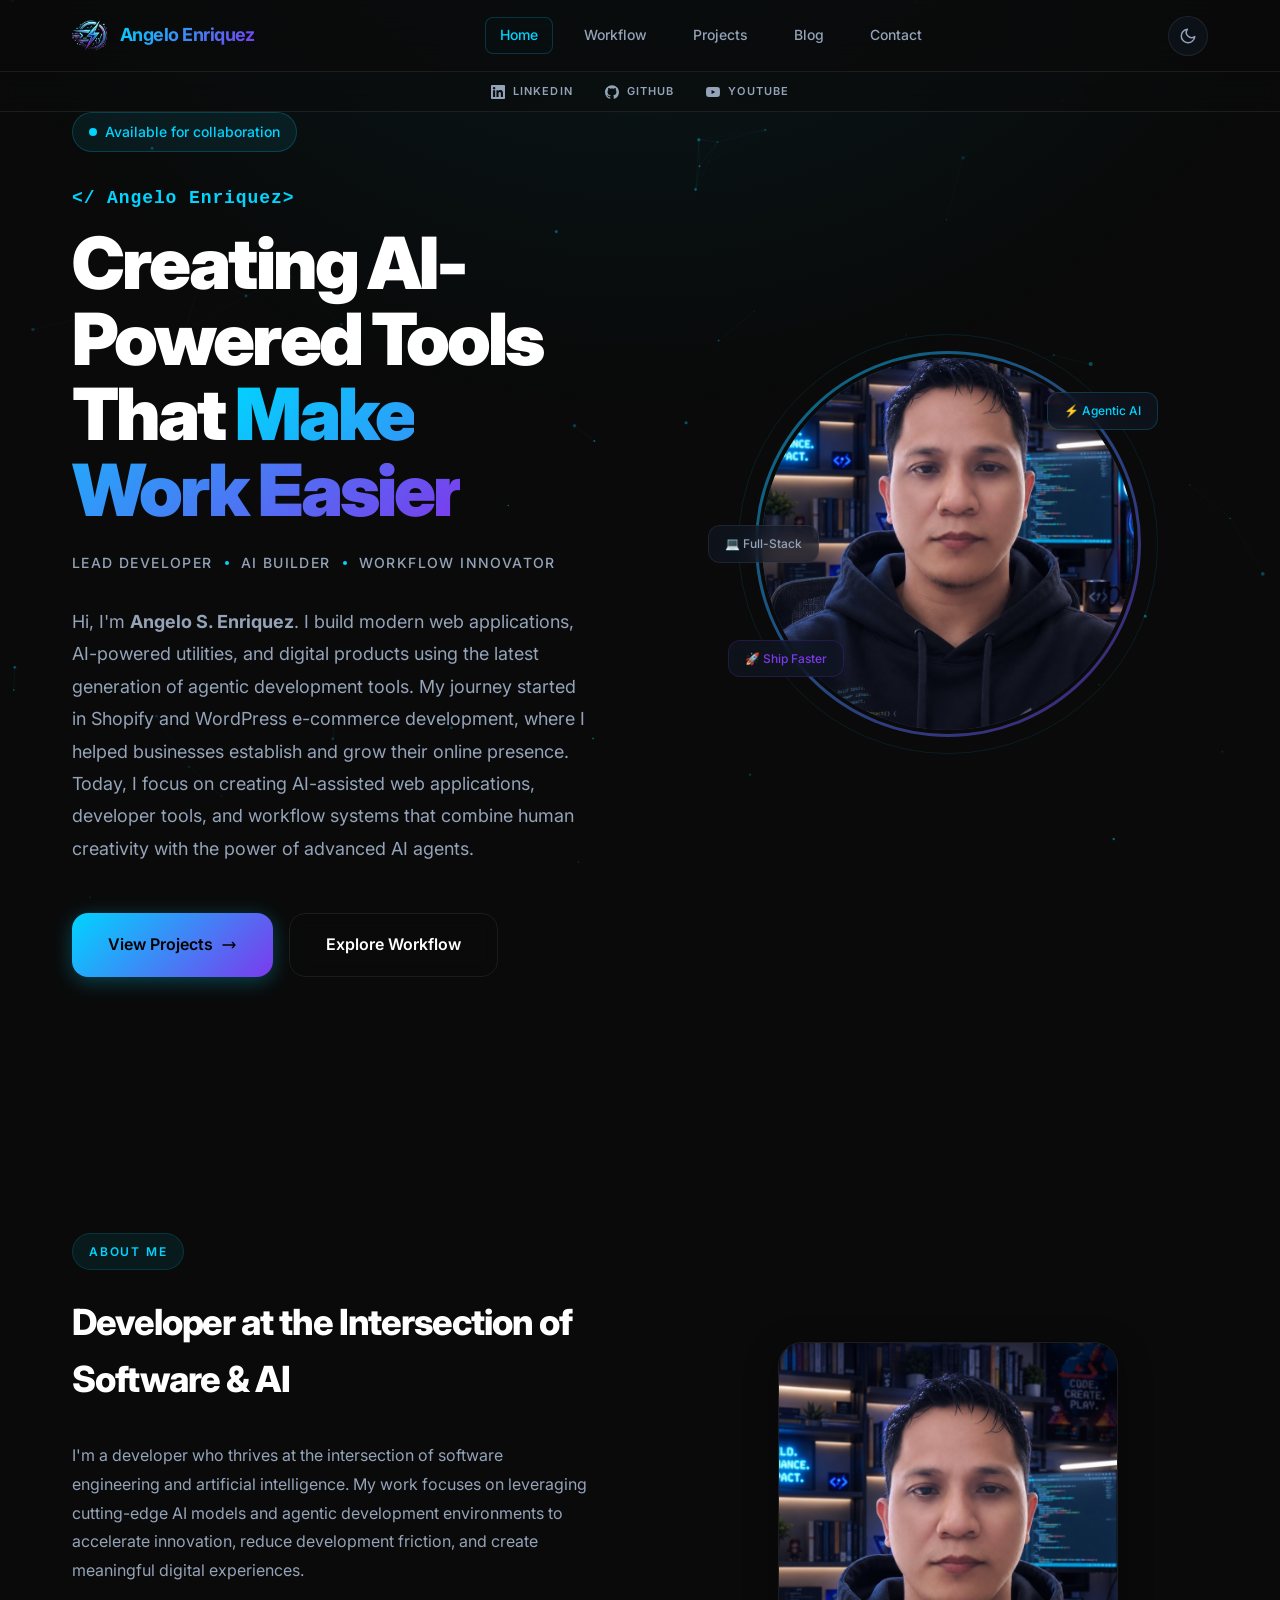
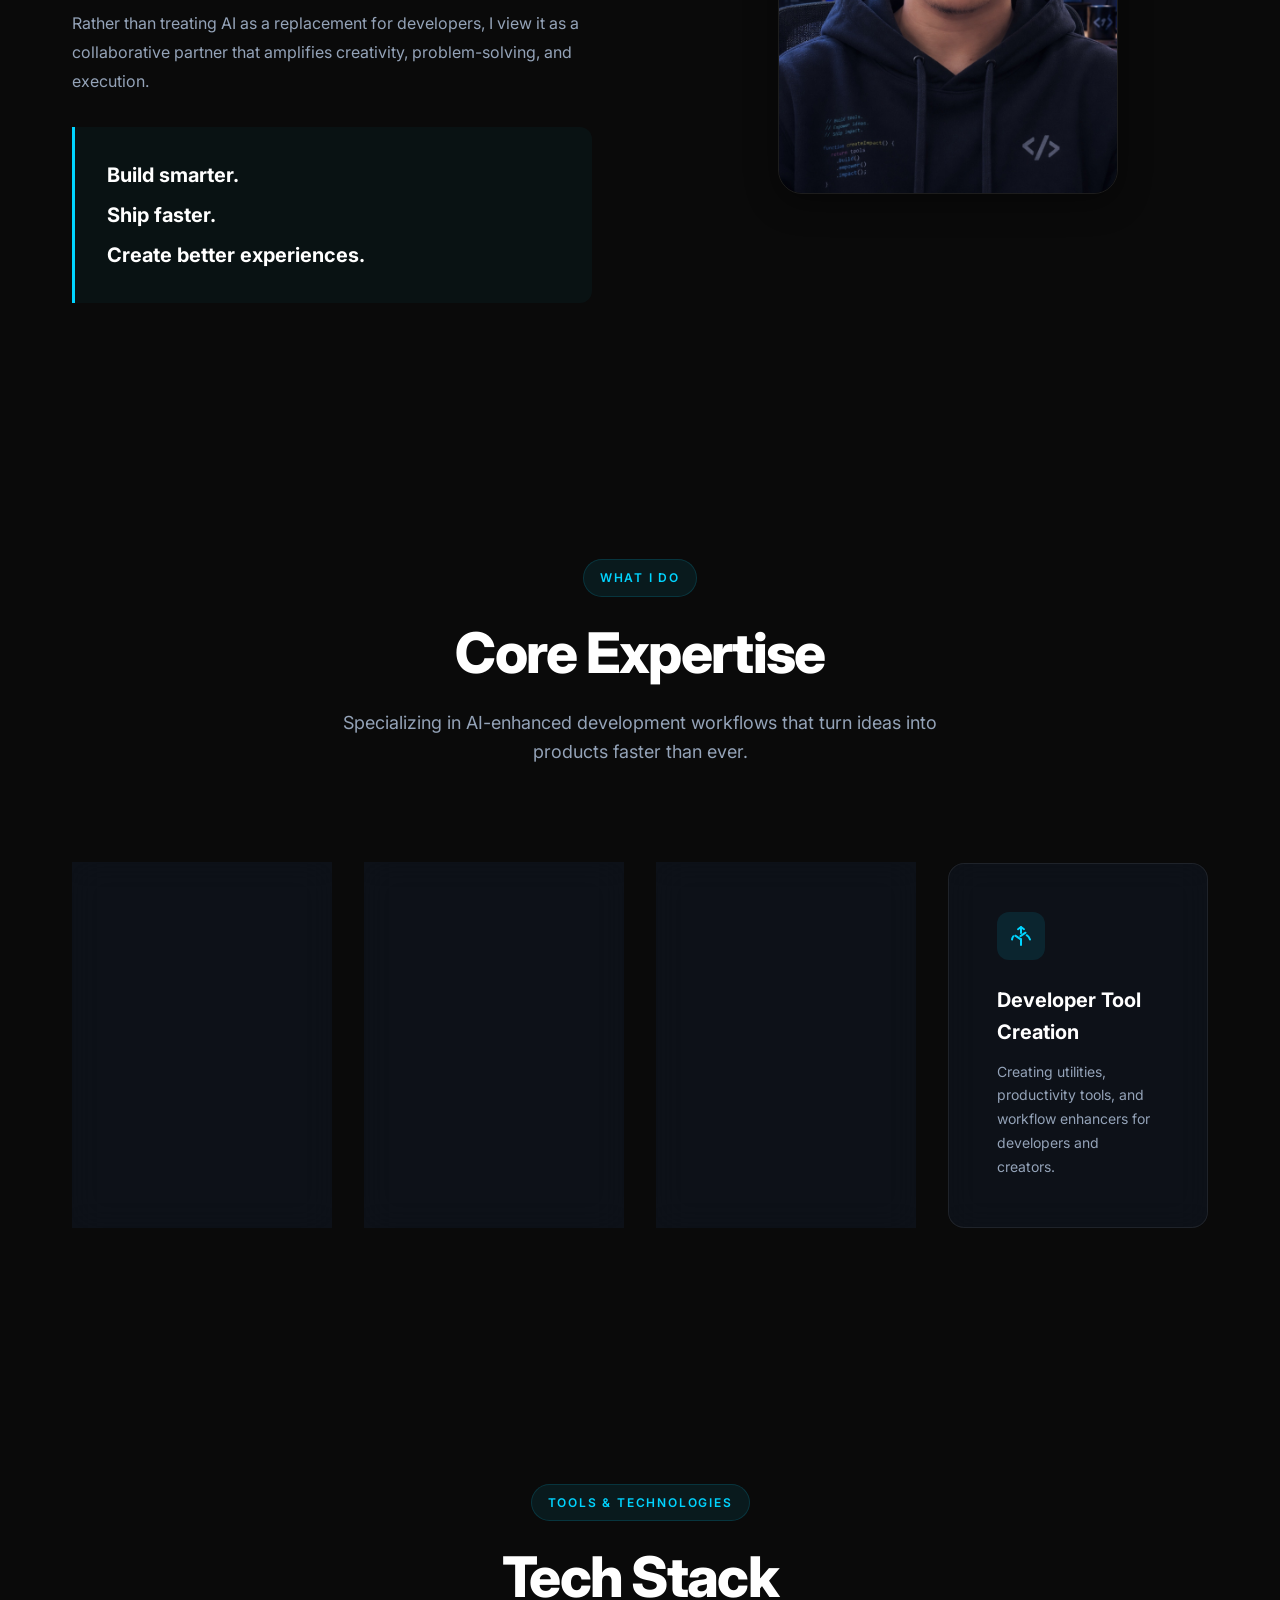
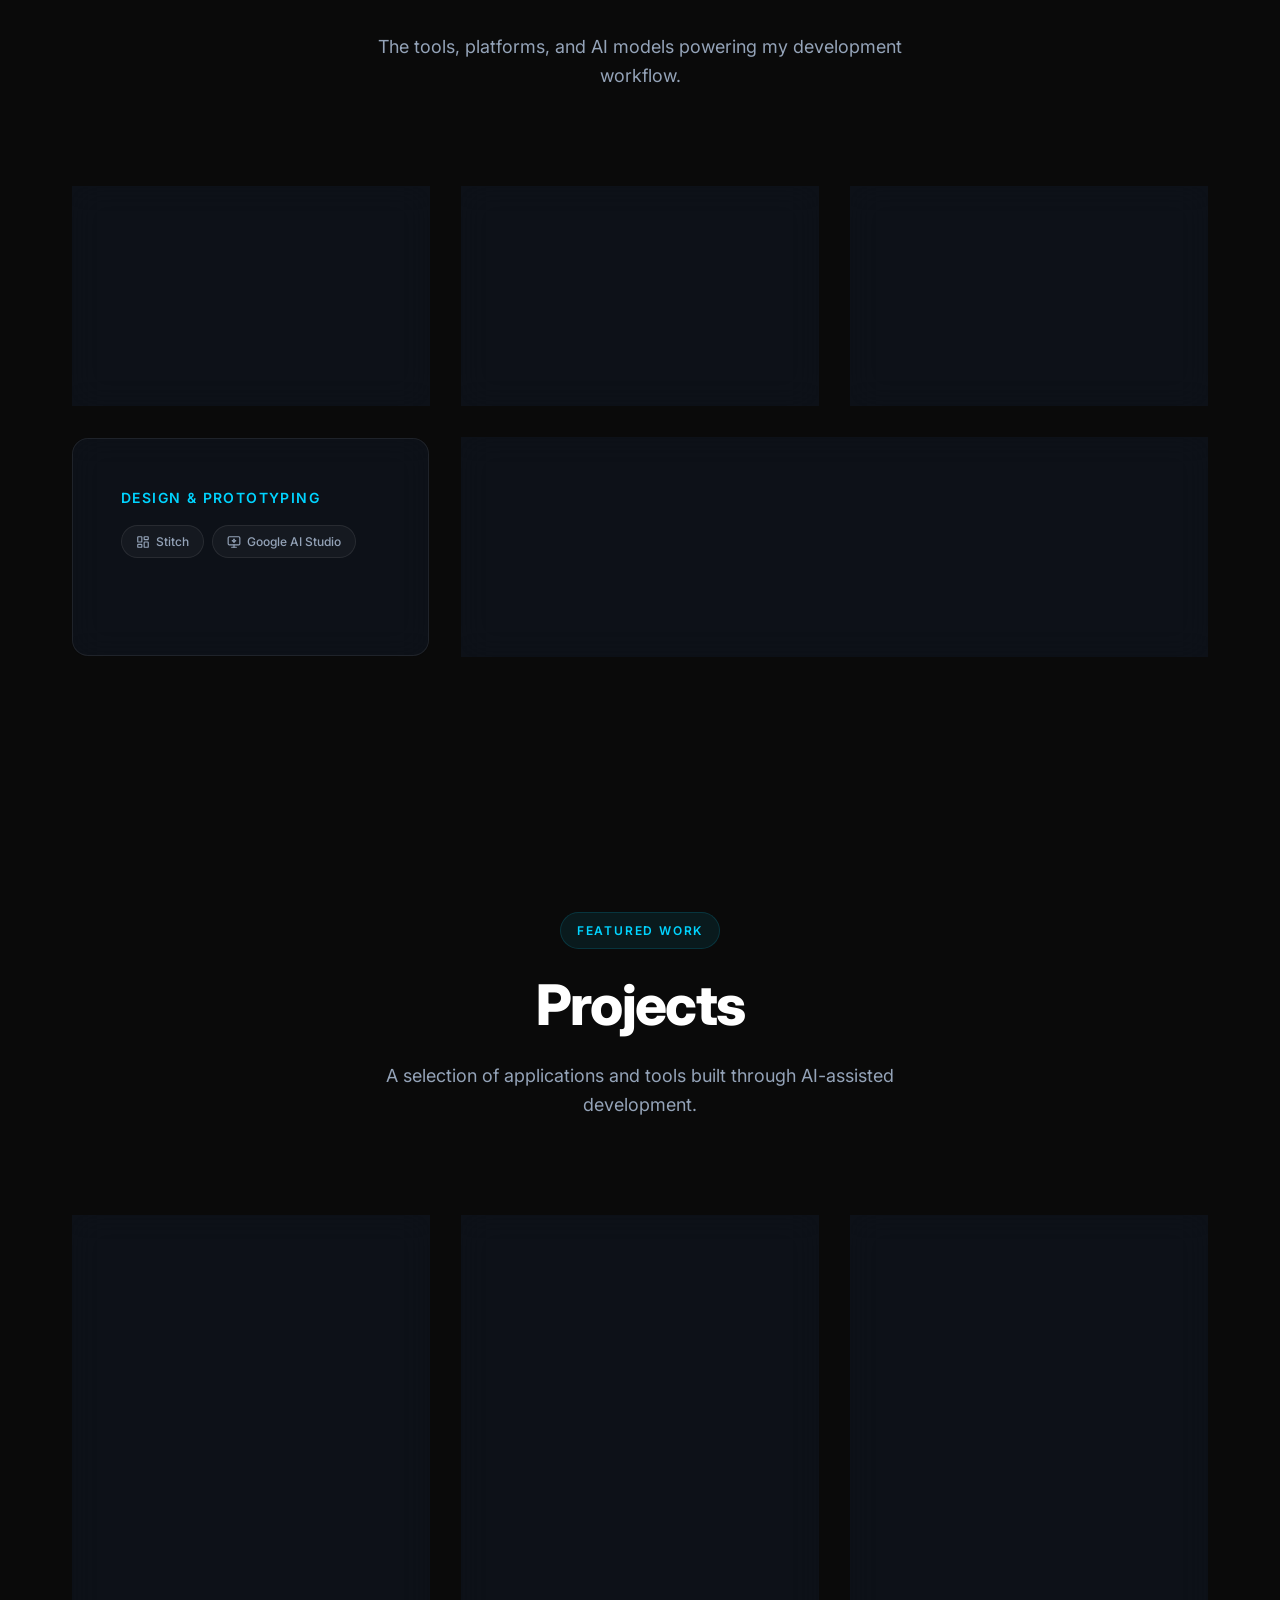
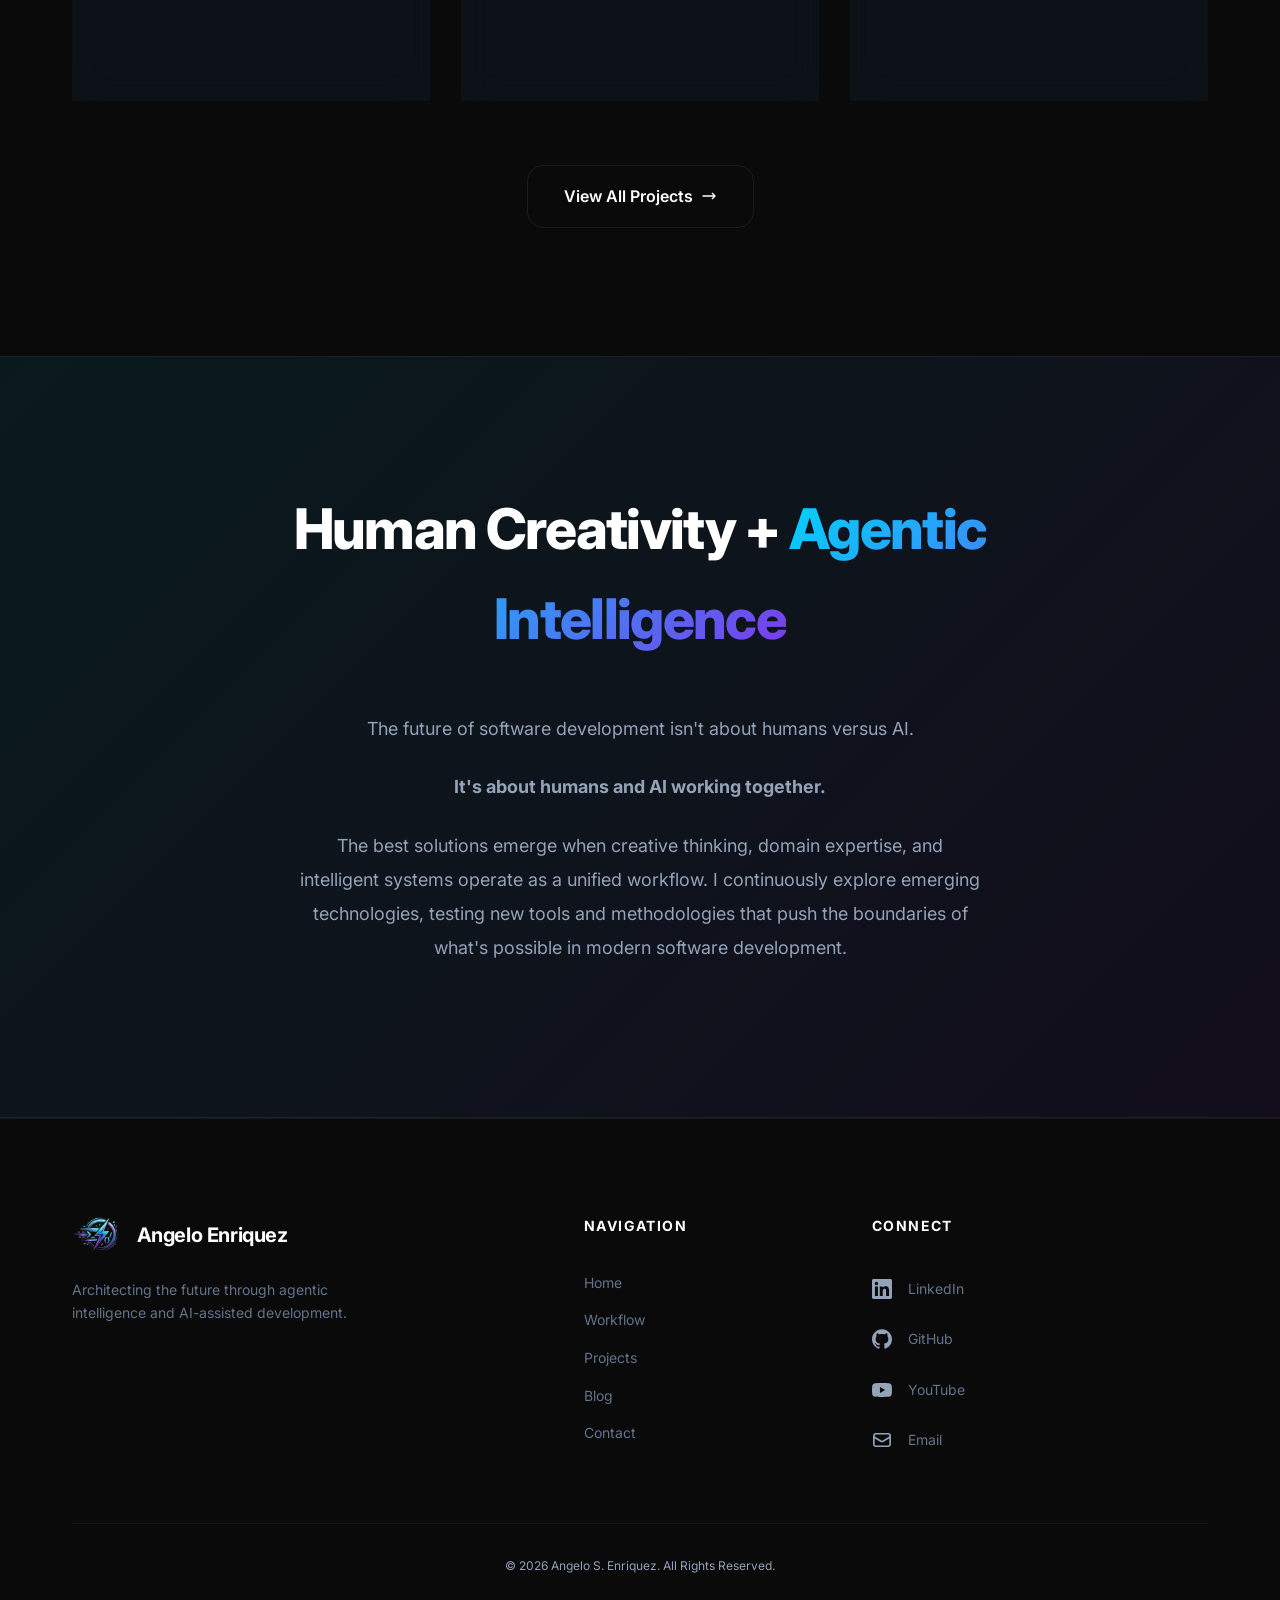
==== index.html @ d11e5f52 "Update the website" ====
<!DOCTYPE html>
<html lang="en" data-theme="dark">
<head>
  <meta charset="UTF-8">
  <meta name="viewport" content="width=device-width, initial-scale=1.0">
  <title>Angelo S. Enriquez — Lead Developer & AI-Driven Builder</title>
  <meta name="description" content="Angelo S. Enriquez is a Lead Developer and AI-Driven Builder specializing in modern web applications, AI-powered utilities, and agentic development workflows.">
  <meta name="keywords" content="Angelo Enriquez, AI developer, agentic development, web developer, portfolio, full-stack developer">
  <meta name="author" content="Angelo S. Enriquez">

  <!-- Open Graph -->
  <meta property="og:title" content="Angelo S. Enriquez — Lead Developer & AI-Driven Builder">
  <meta property="og:description" content="Building modern web applications, AI-powered utilities, and digital products using agentic development tools.">
  <meta property="og:type" content="website">
  <meta property="og:image" content="Assets/profile pic/avatar.jpg">

  <!-- Twitter Card -->
  <meta name="twitter:card" content="summary_large_image">
  <meta name="twitter:title" content="Angelo S. Enriquez — Lead Developer & AI-Driven Builder">
  <meta name="twitter:description" content="Building modern web applications, AI-powered utilities, and digital products using agentic development tools.">

  <link rel="stylesheet" href="css/styles.css">
  <link rel="icon" type="image/png" href="Assets/website graphics/portfolio website logo_transparent.png">
</head>
<body>

  <!-- Loading Screen -->
  <div id="loading-screen" class="loading-screen">
    <div class="loader-ring"></div>
    <div class="loader-text">Loading</div>
  </div>

  <!-- Particles -->
  <canvas id="particles-canvas"></canvas>

  <!-- Navigation -->
  <nav class="navbar" role="navigation" aria-label="Main navigation">
    <div class="nav-inner">
      <a href="index.html" class="nav-logo" id="nav-logo">
        <img src="Assets/website graphics/portfolio website logo_transparent.png" alt="Angelo S. Enriquez Logo">
        <span>Angelo Enriquez</span>
      </a>
      <div class="nav-links" id="nav-links">
        <a href="index.html" class="nav-link" data-page="index.html">Home</a>
        <a href="workflow.html" class="nav-link" data-page="workflow.html">Workflow</a>
        <a href="projects.html" class="nav-link" data-page="projects.html">Projects</a>
        <a href="blog.html" class="nav-link" data-page="blog.html">Blog</a>
        <a href="contact.html" class="nav-link" data-page="contact.html">Contact</a>
      </div>
      <div class="nav-actions">
        <button class="theme-toggle" id="theme-toggle" aria-label="Toggle dark/light mode">
          <svg class="icon-moon" xmlns="http://www.w3.org/2000/svg" fill="none" viewBox="0 0 24 24" stroke="currentColor" stroke-width="2"><path stroke-linecap="round" stroke-linejoin="round" d="M21 12.79A9 9 0 1111.21 3 7 7 0 0021 12.79z"/></svg>
          <svg class="icon-sun" xmlns="http://www.w3.org/2000/svg" fill="none" viewBox="0 0 24 24" stroke="currentColor" stroke-width="2"><circle cx="12" cy="12" r="5"/><path stroke-linecap="round" d="M12 1v2M12 21v2M4.22 4.22l1.42 1.42M18.36 18.36l1.42 1.42M1 12h2M21 12h2M4.22 19.78l1.42-1.42M18.36 5.64l1.42-1.42"/></svg>
        </button>
        <button class="nav-hamburger" id="nav-hamburger" aria-label="Toggle menu">
          <span></span><span></span><span></span>
        </button>
      </div>
    </div>
  </nav>

  <!-- Social Navigation Bar -->
  <div class="social-nav reveal">
    <div class="social-nav-inner">
      <div class="social-nav-list">
        <a href="https://www.linkedin.com/in/angelo-s-enriquez-aug2022/" class="social-nav-item" target="_blank" rel="noopener noreferrer">
          <svg xmlns="http://www.w3.org/2000/svg" fill="currentColor" viewBox="0 0 24 24"><path d="M20.447 20.452h-3.554v-5.569c0-1.328-.027-3.037-1.852-3.037-1.853 0-2.136 1.445-2.136 2.939v5.667H9.351V9h3.414v1.561h.046c.477-.9 1.637-1.85 3.37-1.85 3.601 0 4.267 2.37 4.267 5.455v6.286zM5.337 7.433a2.062 2.062 0 01-2.063-2.065 2.064 2.064 0 112.063 2.065zm1.782 13.019H3.555V9h3.564v11.452zM22.225 0H1.771C.792 0 0 .774 0 1.729v20.542C0 23.227.792 24 1.771 24h20.451C23.2 24 24 23.227 24 22.271V1.729C24 .774 23.2 0 22.222 0h.003z"/></svg>
          <span>LinkedIn</span>
        </a>
        <a href="https://github.com/artosien" class="social-nav-item" target="_blank" rel="noopener noreferrer">
          <svg xmlns="http://www.w3.org/2000/svg" fill="currentColor" viewBox="0 0 24 24"><path d="M12 .297c-6.63 0-12 5.373-12 12 0 5.303 3.438 9.8 8.205 11.385.6.113.82-.258.82-.577 0-.285-.01-1.04-.015-2.04-3.338.724-4.042-1.61-4.042-1.61C4.422 18.07 3.633 17.7 3.633 17.7c-1.087-.744.084-.729.084-.729 1.205.084 1.838 1.236 1.838 1.236 1.07 1.835 2.809 1.305 3.495.998.108-.776.417-1.305.76-1.605-2.665-.3-5.466-1.332-5.466-5.93 0-1.31.465-2.38 1.235-3.22-.135-.303-.54-1.523.105-3.176 0 0 1.005-.322 3.3 1.23.96-.267 1.98-.399 3-.405 1.02.006 2.04.138 3 .405 2.28-1.552 3.285-1.23 3.285-1.23.645 1.653.24 2.873.12 3.176.765.84 1.23 1.91 1.23 3.22 0 4.61-2.805 5.625-5.475 5.92.42.36.81 1.096.81 2.22 0 1.606-.015 2.896-.015 3.286 0 .315.21.69.825.57C20.565 22.092 24 17.592 24 12.297c0-6.627-5.373-12-12-12"/></svg>
          <span>GitHub</span>
        </a>
        <a href="https://www.youtube.com/@VibeCodePH" class="social-nav-item" target="_blank" rel="noopener noreferrer">
          <svg xmlns="http://www.w3.org/2000/svg" fill="currentColor" viewBox="0 0 24 24"><path d="M23.498 6.186a3.016 3.016 0 0 0-2.122-2.136C19.505 3.545 12 3.545 12 3.545s-7.505 0-9.377.505A3.017 3.017 0 0 0 .502 6.186C0 8.07 0 12 0 12s0 3.93.502 5.814a3.016 3.016 0 0 0 2.122 2.136c1.871.505 9.376.505 9.376.505s7.505 0 9.377-.505a3.015 3.015 0 0 0 2.122-2.136C24 15.93 24 12 24 12s0-3.93-.502-5.814zM9.545 15.568V8.432L15.818 12l-6.273 3.568z"/></svg>
          <span>YouTube</span>
        </a>
      </div>
    </div>
  </div>

  <!-- HERO SECTION -->
  <section class="hero section" id="hero">
    <div class="container">
      <div class="hero-grid">
        <div class="hero-content">
          <div class="hero-badge reveal">
            <span class="pulse-dot"></span>
            Available for collaboration
          </div>
          <div class="hero-pretitle reveal">&lt;/ Angelo Enriquez&gt;</div>
          <h1 class="hero-title reveal reveal-delay-1">
            Creating AI-Powered Tools That <span class="gradient-text">Make Work Easier</span>
          </h1>
          <p class="hero-subtitle reveal reveal-delay-2">
            Lead Developer <span class="dot"></span> AI Builder <span class="dot"></span> Workflow Innovator
          </p>
          <p class="hero-description reveal reveal-delay-3">
            Hi, I'm <strong>Angelo S. Enriquez</strong>. I build modern web applications, AI-powered utilities, and digital products using the latest generation of agentic development tools. My journey started in Shopify and WordPress e-commerce development, where I helped businesses establish and grow their online presence. Today, I focus on creating AI-assisted web applications, developer tools, and workflow systems that combine human creativity with the power of advanced AI agents.
          </p>
          <div class="hero-ctas reveal reveal-delay-4">
            <a href="projects.html" class="btn btn--primary btn--large">
              View Projects
              <svg xmlns="http://www.w3.org/2000/svg" fill="none" viewBox="0 0 24 24" stroke="currentColor" stroke-width="2"><path stroke-linecap="round" stroke-linejoin="round" d="M17 8l4 4m0 0l-4 4m4-4H3"/></svg>
            </a>
            <a href="workflow.html" class="btn btn--secondary btn--large">
              Explore Workflow
            </a>
          </div>
        </div>
        <div class="hero-visual reveal">
          <div class="hero-image-wrapper">
            <img src="Assets/profile pic/avatar.jpg" alt="Angelo S. Enriquez" class="hero-profile-img">
            <div class="hero-float hero-float--1">⚡ Agentic AI</div>
            <div class="hero-float hero-float--2">🚀 Ship Faster</div>
            <div class="hero-float hero-float--3">💻 Full-Stack</div>
          </div>
        </div>
      </div>
    </div>
  </section>

  <!-- ABOUT SECTION -->
  <section class="section" id="about">
    <div class="container">
      <div class="about-grid">
        <div class="about-text reveal">
          <span class="section-label">About Me</span>
          <h2>Developer at the Intersection of Software & AI</h2>
          <p>I'm a developer who thrives at the intersection of software engineering and artificial intelligence. My work focuses on leveraging cutting-edge AI models and agentic development environments to accelerate innovation, reduce development friction, and create meaningful digital experiences.</p>
          <p>Rather than treating AI as a replacement for developers, I view it as a collaborative partner that amplifies creativity, problem-solving, and execution.</p>
          <div class="about-mission">
            <span>Build smarter.</span>
            <span>Ship faster.</span>
            <span>Create better experiences.</span>
          </div>
        </div>
        <div class="about-image-wrapper reveal reveal-delay-2">
          <div class="about-image-card">
            <img src="Assets/profile pic/avatar.jpg" alt="Angelo S. Enriquez portrait">
          </div>
        </div>
      </div>
    </div>
  </section>

  <!-- EXPERTISE SECTION -->
  <section class="section" id="expertise">
    <div class="container">
      <div class="section-header reveal">
        <span class="section-label">What I Do</span>
        <h2 class="section-title">Core Expertise</h2>
        <p class="section-subtitle">Specializing in AI-enhanced development workflows that turn ideas into products faster than ever.</p>
      </div>
      <div class="cards-grid cards-grid--4">
        <div class="card reveal reveal-delay-1">
          <div class="card-icon">
            <svg xmlns="http://www.w3.org/2000/svg" fill="none" viewBox="0 0 24 24" stroke="currentColor" stroke-width="2"><path stroke-linecap="round" stroke-linejoin="round" d="M9.75 3.104v5.714a2.25 2.25 0 01-.659 1.591L5 14.5M9.75 3.104c-.251.023-.501.05-.75.082m.75-.082a24.301 24.301 0 014.5 0m0 0v5.714a2.25 2.25 0 00.659 1.591L19 14.5M14.25 3.104c.251.023.501.05.75.082M19 14.5l-2.47 5.527a.75.75 0 01-.686.473H8.156a.75.75 0 01-.686-.473L5 14.5m14 0H5"/></svg>
          </div>
          <h3 class="card-title">AI-Powered Development</h3>
          <p class="card-description">Building applications using AI-assisted workflows and agentic coding environments.</p>
        </div>
        <div class="card reveal reveal-delay-2">
          <div class="card-icon">
            <svg xmlns="http://www.w3.org/2000/svg" fill="none" viewBox="0 0 24 24" stroke="currentColor" stroke-width="2"><path stroke-linecap="round" stroke-linejoin="round" d="M6.75 7.5l3 2.25-3 2.25m4.5 0h3m-9 8.25h13.5A2.25 2.25 0 0021 18V6a2.25 2.25 0 00-2.25-2.25H5.25A2.25 2.25 0 003 6v12a2.25 2.25 0 002.25 2.25z"/></svg>
          </div>
          <h3 class="card-title">Full-Stack Web Apps</h3>
          <p class="card-description">Developing scalable web apps using modern frameworks and cloud infrastructure.</p>
        </div>
        <div class="card reveal reveal-delay-3">
          <div class="card-icon">
            <svg xmlns="http://www.w3.org/2000/svg" fill="none" viewBox="0 0 24 24" stroke="currentColor" stroke-width="2"><path stroke-linecap="round" stroke-linejoin="round" d="M3.75 13.5l10.5-11.25L12 10.5h8.25L9.75 21.75 12 13.5H3.75z"/></svg>
          </div>
          <h3 class="card-title">Rapid Prototyping</h3>
          <p class="card-description">Transforming concepts into working products using AI-enhanced development cycles.</p>
        </div>
        <div class="card reveal reveal-delay-4">
          <div class="card-icon">
            <svg xmlns="http://www.w3.org/2000/svg" fill="none" viewBox="0 0 24 24" stroke="currentColor" stroke-width="2"><path stroke-linecap="round" stroke-linejoin="round" d="M11.42 15.17l-5.08-3.48M4.34 12.24A7.12 7.12 0 003 15.5m8.42-3.33l5.08-3.48m1.16 2.55A7.12 7.12 0 0121 15.5M12 9V3m0 0L9 5.25M12 3l3 2.25M12 21v-6"/></svg>
          </div>
          <h3 class="card-title">Developer Tool Creation</h3>
          <p class="card-description">Creating utilities, productivity tools, and workflow enhancers for developers and creators.</p>
        </div>
      </div>
    </div>
  </section>

  <!-- TECH STACK SECTION -->
  <section class="section" id="tech-stack">
    <div class="container">
      <div class="section-header reveal">
        <span class="section-label">Tools & Technologies</span>
        <h2 class="section-title">Tech Stack</h2>
        <p class="section-subtitle">The tools, platforms, and AI models powering my development workflow.</p>
      </div>
      <div class="cards-grid cards-grid--3">
        <div class="card reveal reveal-delay-1">
          <div class="tech-category">
            <h3 class="tech-category-title">Agentic IDEs</h3>
            <div class="tech-pills">
              <span class="tech-pill">
                <svg viewBox="0 0 24 24" fill="none" stroke="currentColor" stroke-width="2" stroke-linecap="round" stroke-linejoin="round"><circle cx="12" cy="12" r="10"></circle><path d="M12 2a15.3 15.3 0 0 1 4 10 15.3 15.3 0 0 1-4 10M12 2a15.3 15.3 0 0 0-4 10 15.3 15.3 0 0 0 4 10M2 12h20" stroke-dasharray="2 2"></path></svg>
                Antigravity
              </span>
              <span class="tech-pill">
                <svg viewBox="0 0 24 24" fill="none" stroke="currentColor" stroke-width="2" stroke-linecap="round" stroke-linejoin="round"><path d="M3 3l7.07 16.97 2.51-7.39 7.39-2.51L3 3z"></path><path d="M13 13l6 6"></path></svg>
                Cursor
              </span>
              <span class="tech-pill">
                <svg viewBox="0 0 24 24" fill="none" stroke="currentColor" stroke-width="2" stroke-linecap="round" stroke-linejoin="round"><path d="M2 16V8l14-7 6 3-10 8 10 8-6 3-14-7Z"></path><path d="m12 12 10-8M12 12l10 8"></path></svg>
                VS Code
              </span>
              <span class="tech-pill">
                <svg viewBox="0 0 24 24" fill="none" stroke="currentColor" stroke-width="2" stroke-linecap="round" stroke-linejoin="round"><path d="M18.89 12.83 12 3.67 5.11 12.83C4.26 13.97 3.75 15.39 3.75 16.92c0 4.54 3.69 8.23 8.23 8.23s8.23-3.69 8.23-8.23c0-1.53-.51-2.95-1.36-4.09Z"></path><path d="M12 23.35c-3.56 0-6.43-2.87-6.43-6.43 0-1.28.37-2.48 1.02-3.48l5.41 7.23 5.41-7.23c.65 1 1.02 2.2 1.02 3.48 0 3.56-2.87 6.43-6.43 6.43Z"></path></svg>
                Firebase Studio
              </span>
            </div>
          </div>
        </div>
        <div class="card reveal reveal-delay-2">
          <div class="tech-category">
            <h3 class="tech-category-title">AI Models</h3>
            <div class="tech-pills">
              <span class="tech-pill">
                <svg viewBox="0 0 24 24" fill="none" stroke="currentColor" stroke-width="2" stroke-linecap="round" stroke-linejoin="round"><path d="M12 3c.13 4.5 3.5 7.87 8 8c-4.5.13-7.87 3.5-8 8c-.13-4.5-3.5-7.87-8-8c4.5-.13 7.87-3.5 8-8Z"></path></svg>
                Gemini AI
              </span>
              <span class="tech-pill">
                <svg viewBox="0 0 24 24" fill="none" stroke="currentColor" stroke-width="2" stroke-linecap="round" stroke-linejoin="round"><path d="M9.5 2A2.5 2.5 0 0 1 12 4.5v15a2.5 2.5 0 0 1-4.96-.44 2.5 2.5 0 0 1 0-3.12 3 3 0 0 1 0-4.88 2.5 2.5 0 0 1 0-3.12A2.5 2.5 0 0 1 9.5 2Z"></path><path d="M14.5 2A2.5 2.5 0 0 0 12 4.5v15a2.5 2.5 0 0 0 4.96-.44 2.5 2.5 0 0 0 0-3.12 3 3 0 0 0 0-4.88 2.5 2.5 0 0 0 0-3.12A2.5 2.5 0 0 0 14.5 2Z"></path></svg>
                Claude Sonnet
              </span>
              <span class="tech-pill">
                <svg viewBox="0 0 24 24" fill="none" stroke="currentColor" stroke-width="2" stroke-linecap="round" stroke-linejoin="round"><path d="M9.5 2A2.5 2.5 0 0 1 12 4.5v15a2.5 2.5 0 0 1-4.96-.44 2.5 2.5 0 0 1 0-3.12 3 3 0 0 1 0-4.88 2.5 2.5 0 0 1 0-3.12A2.5 2.5 0 0 1 9.5 2Z"></path><path d="M14.5 2A2.5 2.5 0 0 0 12 4.5v15a2.5 2.5 0 0 0 4.96-.44 2.5 2.5 0 0 0 0-3.12 3 3 0 0 0 0-4.88 2.5 2.5 0 0 0 0-3.12A2.5 2.5 0 0 0 14.5 2Z"></path></svg>
                Claude Opus
              </span>
            </div>
          </div>
        </div>
        <div class="card reveal reveal-delay-3">
          <div class="tech-category">
            <h3 class="tech-category-title">Command Line</h3>
            <div class="tech-pills">
              <span class="tech-pill">
                <svg viewBox="0 0 24 24" fill="none" stroke="currentColor" stroke-width="2" stroke-linecap="round" stroke-linejoin="round"><polyline points="4 17 10 11 4 5"></polyline><line x1="12" y1="19" x2="20" y2="19"></line></svg>
                Gemini CLI
              </span>
              <span class="tech-pill">
                <svg viewBox="0 0 24 24" fill="none" stroke="currentColor" stroke-width="2" stroke-linecap="round" stroke-linejoin="round"><polyline points="4 17 10 11 4 5"></polyline><line x1="12" y1="19" x2="20" y2="19"></line></svg>
                Codex CLI
              </span>
              <span class="tech-pill">
                <svg viewBox="0 0 24 24" fill="none" stroke="currentColor" stroke-width="2" stroke-linecap="round" stroke-linejoin="round"><polyline points="4 17 10 11 4 5"></polyline><line x1="12" y1="19" x2="20" y2="19"></line></svg>
                Antigravity CLI
              </span>
            </div>
          </div>
        </div>
        <div class="card reveal reveal-delay-1">
          <div class="tech-category">
            <h3 class="tech-category-title">Design & Prototyping</h3>
            <div class="tech-pills">
              <span class="tech-pill">
                <svg viewBox="0 0 24 24" fill="none" stroke="currentColor" stroke-width="2" stroke-linecap="round" stroke-linejoin="round"><rect x="3" y="3" width="7" height="9" rx="1"></rect><rect x="14" y="3" width="7" height="5" rx="1"></rect><rect x="14" y="12" width="7" height="9" rx="1"></rect><rect x="3" y="16" width="7" height="5" rx="1"></rect></svg>
                Stitch
              </span>
              <span class="tech-pill">
                <svg viewBox="0 0 24 24" fill="none" stroke="currentColor" stroke-width="2" stroke-linecap="round" stroke-linejoin="round"><rect x="2" y="3" width="20" height="14" rx="2" ry="2"></rect><line x1="8" y1="21" x2="16" y2="21"></line><line x1="12" y1="17" x2="12" y2="21"></line><path d="m12 7 1 2 2 1-2 1-1 2-1-2-2-1 2-1z"></path></svg>
                Google AI Studio
              </span>
            </div>
          </div>
        </div>
        <div class="card reveal reveal-delay-2" style="grid-column: span 2;">
          <div class="tech-category">
            <h3 class="tech-category-title">Development Focus</h3>
            <div class="tech-pills">
              <span class="tech-pill">
                <svg viewBox="0 0 24 24" fill="none" stroke="currentColor" stroke-width="2" stroke-linecap="round" stroke-linejoin="round"><circle cx="12" cy="12" r="3"></circle><path d="M19.4 15a1.65 1.65 0 0 0 .33 1.82l.06.06a2 2 0 1 1-2.83 2.83l-.06-.06a1.65 1.65 0 0 0-1.82-.33 1.65 1.65 0 0 0-1 1.51V21a2 2 0 0 1-4 0v-.09A1.65 1.65 0 0 0 9 19.4a1.65 1.65 0 0 0-1.82.33l-.06.06a2 2 0 1 1-2.83-2.83l.06-.06a1.65 1.65 0 0 0 .33-1.82 1.65 1.65 0 0 0-1.51-1H3a2 2 0 0 1 0-4h.09A1.65 1.65 0 0 0 4.6 9a1.65 1.65 0 0 0-.33-1.82l-.06-.06a2 2 0 1 1 2.83-2.83l.06.06a1.65 1.65 0 0 0 1.82.33H9a1.65 1.65 0 0 0 1-1.51V3a2 2 0 0 1 4 0v.09a1.65 1.65 0 0 0 1 1.51 1.65 1.65 0 0 0 1.82-.33l.06-.06a2 2 0 1 1 2.83 2.83l-.06.06a1.65 1.65 0 0 0-.33 1.82V9a1.65 1.65 0 0 0 1.51 1H21a2 2 0 0 1 0 4h-.09a1.65 1.65 0 0 0-1.51 1z"></path></svg>
                AI Utilities
              </span>
              <span class="tech-pill">
                <svg viewBox="0 0 24 24" fill="none" stroke="currentColor" stroke-width="2" stroke-linecap="round" stroke-linejoin="round"><path d="M18 10h-1.26A8 8 0 1 0 9 20h9a5 5 0 0 0 0-10z"></path></svg>
                SaaS Platforms
              </span>
              <span class="tech-pill">
                <svg viewBox="0 0 24 24" fill="none" stroke="currentColor" stroke-width="2" stroke-linecap="round" stroke-linejoin="round"><rect x="2" y="3" width="20" height="14" rx="2" ry="2"></rect><line x1="2" y1="10" x2="22" y2="10"></line><circle cx="6" cy="7" r="1"></circle><circle cx="10" cy="7" r="1"></circle><circle cx="14" cy="7" r="1"></circle></svg>
                Web Applications
              </span>
              <span class="tech-pill">
                <svg viewBox="0 0 24 24" fill="none" stroke="currentColor" stroke-width="2" stroke-linecap="round" stroke-linejoin="round"><path d="M21.5 2v6h-6"></path><path d="M21.34 15.57a10 10 0 1 1-.57-8.38l5.67-5.67"></path></svg>
                Workflow Automation
              </span>
              <span class="tech-pill">
                <svg viewBox="0 0 24 24" fill="none" stroke="currentColor" stroke-width="2" stroke-linecap="round" stroke-linejoin="round"><path d="M14.7 6.3a1 1 0 0 0 0 1.4l1.6 1.6a1 1 0 0 0 1.4 0l3.77-3.77a6 6 0 0 1-7.94 7.94l-6.91 6.91a2.12 2.12 0 0 1-3-3l6.91-6.91a6 6 0 0 1 7.94-7.94l-3.76 3.76z"></path></svg>
                Developer Tools
              </span>
            </div>
          </div>
        </div>
      </div>
    </div>
  </section>

  <!-- FEATURED PROJECTS SECTION -->
  <section class="section" id="featured-projects">
    <div class="container">
      <div class="section-header reveal">
        <span class="section-label">Featured Work</span>
        <h2 class="section-title">Projects</h2>
        <p class="section-subtitle">A selection of applications and tools built through AI-assisted development.</p>
      </div>
      <div class="cards-grid cards-grid--3">
        <!-- AyoSPC -->
        <div class="project-card reveal reveal-delay-1">
          <div class="project-card-image">
            <img src="Assets/Projects imagaes/ayospc.png" alt="AyoSPC project screenshot">
            <div class="project-card-overlay">
              <a href="https://www.ayospc.com" class="btn btn--primary" target="_blank" rel="noopener">Visit Site</a>
            </div>
          </div>
          <div class="project-card-body">
            <span class="project-card-badge">AI Development</span>
            <h3 class="project-card-title">AyoSPC</h3>
            <p class="project-card-desc">A PC repair and troubleshooting blog with tips and tricks for computer users, built with AI-driven workflows.</p>
            <div class="project-card-footer">
              <span class="project-status"><span class="dot"></span> Active</span>
              <a href="https://www.ayospc.com" class="project-link" target="_blank" rel="noopener">
                Visit
                <svg xmlns="http://www.w3.org/2000/svg" fill="none" viewBox="0 0 24 24" stroke="currentColor" stroke-width="2"><path stroke-linecap="round" stroke-linejoin="round" d="M17 8l4 4m0 0l-4 4m4-4H3"/></svg>
              </a>
            </div>
          </div>
        </div>
        <!-- See & Do Places PH -->
        <div class="project-card reveal reveal-delay-2">
          <div class="project-card-image">
            <img src="Assets/Projects imagaes/seeand do places ph.png" alt="See and Do Places PH screenshot">
            <div class="project-card-overlay">
              <a href="https://www.seeanddoplaceph.com" class="btn btn--primary" target="_blank" rel="noopener">Visit Site</a>
            </div>
          </div>
          <div class="project-card-body">
            <span class="project-card-badge">Travel Platform</span>
            <h3 class="project-card-title">See & Do Places PH</h3>
            <p class="project-card-desc">A tourist travel listings directory and blog for local and international tourists focusing on the beauty of the Philippines.</p>
            <div class="project-card-footer">
              <span class="project-status"><span class="dot"></span> Active</span>
              <a href="https://www.seeanddoplaceph.com" class="project-link" target="_blank" rel="noopener">
                Visit
                <svg xmlns="http://www.w3.org/2000/svg" fill="none" viewBox="0 0 24 24" stroke="currentColor" stroke-width="2"><path stroke-linecap="round" stroke-linejoin="round" d="M17 8l4 4m0 0l-4 4m4-4H3"/></svg>
              </a>
            </div>
          </div>
        </div>
        <!-- FontSniff -->
        <div class="project-card reveal reveal-delay-3">
          <div class="project-card-image">
            <img src="Assets/Projects imagaes/fontsniff image thumb.png" alt="FontSniff screenshot">
            <div class="project-card-overlay">
              <a href="https://fontsniff.com" class="btn btn--primary" target="_blank" rel="noopener">Visit Site</a>
            </div>
          </div>
          <div class="project-card-body">
            <span class="project-card-badge">Developer Utility</span>
            <h3 class="project-card-title">FontSniff</h3>
            <p class="project-card-desc">A font identifier, extractor, and translator web app with internationalization built in — a font tool for creative designers.</p>
            <div class="project-card-footer">
              <span class="project-status"><span class="dot"></span> Active</span>
              <a href="https://fontsniff.com" class="project-link" target="_blank" rel="noopener">
                Visit
                <svg xmlns="http://www.w3.org/2000/svg" fill="none" viewBox="0 0 24 24" stroke="currentColor" stroke-width="2"><path stroke-linecap="round" stroke-linejoin="round" d="M17 8l4 4m0 0l-4 4m4-4H3"/></svg>
              </a>
            </div>
          </div>
        </div>
      </div>
      <div class="text-center mt-3xl reveal">
        <a href="projects.html" class="btn btn--secondary btn--large">
          View All Projects
          <svg xmlns="http://www.w3.org/2000/svg" fill="none" viewBox="0 0 24 24" stroke="currentColor" stroke-width="2"><path stroke-linecap="round" stroke-linejoin="round" d="M17 8l4 4m0 0l-4 4m4-4H3"/></svg>
        </a>
      </div>
    </div>
  </section>

  <!-- PHILOSOPHY SECTION -->
  <section class="philosophy-section" id="philosophy">
    <div class="container container--narrow">
      <h2 class="philosophy-title reveal">
        Human Creativity + <span class="gradient-text">Agentic Intelligence</span>
      </h2>
      <div class="philosophy-text reveal reveal-delay-1">
        <p>The future of software development isn't about humans versus AI.</p>
        <p><strong>It's about humans and AI working together.</strong></p>
        <p>The best solutions emerge when creative thinking, domain expertise, and intelligent systems operate as a unified workflow. I continuously explore emerging technologies, testing new tools and methodologies that push the boundaries of what's possible in modern software development.</p>
      </div>
    </div>
  </section>

  <!-- FOOTER -->
  <footer class="footer">
    <div class="container">
      <div class="footer-grid">
        <!-- Brand Column -->
        <div class="footer-column footer-column--brand">
          <a href="index.html" class="footer-logo">
            <img src="Assets/website graphics/portfolio website logo_transparent.png" alt="Angelo S. Enriquez Logo">
            <span>Angelo Enriquez</span>
          </a>
          <p class="footer-description">Architecting the future through agentic intelligence and AI-assisted development.</p>
        </div>

        <!-- Navigation Column -->
        <div class="footer-column">
          <h4 class="footer-title">Navigation</h4>
          <ul class="footer-links">
            <li><a href="index.html">Home</a></li>
            <li><a href="workflow.html">Workflow</a></li>
            <li><a href="projects.html">Projects</a></li>
            <li><a href="blog.html">Blog</a></li>
            <li><a href="contact.html">Contact</a></li>
          </ul>
        </div>

        <!-- Social Column -->
        <div class="footer-column">
          <h4 class="footer-title">Connect</h4>
          <div class="footer-social-list">
            <a href="https://www.linkedin.com/in/angelo-s-enriquez-aug2022/" class="footer-social-item" target="_blank" rel="noopener noreferrer">
              <svg xmlns="http://www.w3.org/2000/svg" fill="currentColor" viewBox="0 0 24 24"><path d="M20.447 20.452h-3.554v-5.569c0-1.328-.027-3.037-1.852-3.037-1.853 0-2.136 1.445-2.136 2.939v5.667H9.351V9h3.414v1.561h.046c.477-.9 1.637-1.85 3.37-1.85 3.601 0 4.267 2.37 4.267 5.455v6.286zM5.337 7.433a2.062 2.062 0 01-2.063-2.065 2.064 2.064 0 112.063 2.065zm1.782 13.019H3.555V9h3.564v11.452zM22.225 0H1.771C.792 0 0 .774 0 1.729v20.542C0 23.227.792 24 1.771 24h20.451C23.2 24 24 23.227 24 22.271V1.729C24 .774 23.2 0 22.222 0h.003z"/></svg>
              <span>LinkedIn</span>
            </a>
            <a href="https://github.com/artosien" class="footer-social-item" target="_blank" rel="noopener noreferrer">
              <svg xmlns="http://www.w3.org/2000/svg" fill="currentColor" viewBox="0 0 24 24"><path d="M12 .297c-6.63 0-12 5.373-12 12 0 5.303 3.438 9.8 8.205 11.385.6.113.82-.258.82-.577 0-.285-.01-1.04-.015-2.04-3.338.724-4.042-1.61-4.042-1.61C4.422 18.07 3.633 17.7 3.633 17.7c-1.087-.744.084-.729.084-.729 1.205.084 1.838 1.236 1.838 1.236 1.07 1.835 2.809 1.305 3.495.998.108-.776.417-1.305.76-1.605-2.665-.3-5.466-1.332-5.466-5.93 0-1.31.465-2.38 1.235-3.22-.135-.303-.54-1.523.105-3.176 0 0 1.005-.322 3.3 1.23.96-.267 1.98-.399 3-.405 1.02.006 2.04.138 3 .405 2.28-1.552 3.285-1.23 3.285-1.23.645 1.653.24 2.873.12 3.176.765.84 1.23 1.91 1.23 3.22 0 4.61-2.805 5.625-5.475 5.92.42.36.81 1.096.81 2.22 0 1.606-.015 2.896-.015 3.286 0 .315.21.69.825.57C20.565 22.092 24 17.592 24 12.297c0-6.627-5.373-12-12-12"/></svg>
              <span>GitHub</span>
            </a>
            <a href="https://www.youtube.com/@VibeCodePH" class="footer-social-item" target="_blank" rel="noopener noreferrer">
              <svg xmlns="http://www.w3.org/2000/svg" fill="currentColor" viewBox="0 0 24 24"><path d="M23.498 6.186a3.016 3.016 0 0 0-2.122-2.136C19.505 3.545 12 3.545 12 3.545s-7.505 0-9.377.505A3.017 3.017 0 0 0 .502 6.186C0 8.07 0 12 0 12s0 3.93.502 5.814a3.016 3.016 0 0 0 2.122 2.136c1.871.505 9.376.505 9.376.505s7.505 0 9.377-.505a3.015 3.015 0 0 0 2.122-2.136C24 15.93 24 12 24 12s0-3.93-.502-5.814zM9.545 15.568V8.432L15.818 12l-6.273 3.568z"/></svg>
              <span>YouTube</span>
            </a>
            <a href="mailto:angeloz8enriquez@gmail.com" class="footer-social-item">
              <svg xmlns="http://www.w3.org/2000/svg" fill="none" viewBox="0 0 24 24" stroke="currentColor" stroke-width="2"><path stroke-linecap="round" stroke-linejoin="round" d="M21.75 6.75v10.5a2.25 2.25 0 01-2.25 2.25h-15a2.25 2.25 0 01-2.25-2.25V6.75m19.5 0A2.25 2.25 0 0019.5 4.5h-15a2.25 2.25 0 00-2.25 2.25m19.5 0v.243a2.25 2.25 0 01-1.07 1.916l-7.5 4.615a2.25 2.25 0 01-2.36 0L3.32 8.91a2.25 2.25 0 01-1.07-1.916V6.75"/></svg>
              <span>Email</span>
            </a>
          </div>
        </div>
      </div>
      <div class="footer-bottom">
        <span class="footer-copyright">&copy; 2026 Angelo S. Enriquez. All Rights Reserved.</span>
      </div>
    </div>
  </footer>

  <script src="js/main.js"></script>
</body>
</html>
---- css/styles.css ----
/* ============================================
   DESIGN SYSTEM — Angelo S. Enriquez Portfolio
   ============================================ */

/* --- Google Fonts --- */
@import url('https://fonts.googleapis.com/css2?family=Inter:wght@400;500;600;700;800;900&display=swap');

/* --- CSS Custom Properties --- */
:root {
  /* Colors */
  --bg-primary: #0A0A0A;
  --bg-secondary: #111827;
  --bg-tertiary: #1a1f2e;
  --accent: #00D4FF;
  --accent-rgb: 0, 212, 255;
  --accent-secondary: #7C3AED;
  --accent-secondary-rgb: 124, 58, 237;
  --text-primary: #FFFFFF;
  --text-muted: #94A3B8;
  --text-dim: #64748b;
  --border-color: rgba(255, 255, 255, 0.06);
  --border-glow: rgba(0, 212, 255, 0.15);
  --glass-bg: rgba(17, 24, 39, 0.6);
  --glass-border: rgba(255, 255, 255, 0.08);
  --glass-shadow: 0 8px 32px rgba(0, 0, 0, 0.4);
  --card-bg: rgba(17, 24, 39, 0.5);
  --card-hover-bg: rgba(17, 24, 39, 0.7);
  --gradient-accent: linear-gradient(135deg, var(--accent), var(--accent-secondary));
  --gradient-hero: linear-gradient(135deg, rgba(0, 212, 255, 0.08), rgba(124, 58, 237, 0.08));
  --gradient-radial: radial-gradient(ellipse at 50% 0%, rgba(0, 212, 255, 0.1) 0%, transparent 60%);

  /* Typography */
  --font-family: 'Inter', -apple-system, BlinkMacSystemFont, 'Segoe UI', sans-serif;
  --font-size-xs: 0.75rem;
  --font-size-sm: 0.875rem;
  --font-size-base: 1rem;
  --font-size-lg: 1.125rem;
  --font-size-xl: 1.25rem;
  --font-size-2xl: 1.5rem;
  --font-size-3xl: 1.875rem;
  --font-size-4xl: 2.25rem;
  --font-size-5xl: clamp(2.5rem, 5vw, 3.5rem);
  --font-size-hero: clamp(2.75rem, 6vw, 4.5rem);
  --line-height-tight: 1.15;
  --line-height-normal: 1.6;
  --letter-spacing-tight: -0.03em;

  /* Spacing */
  --space-xs: 0.5rem;
  --space-sm: 0.75rem;
  --space-md: 1rem;
  --space-lg: 1.5rem;
  --space-xl: 2rem;
  --space-2xl: 3rem;
  --space-3xl: 4rem;
  --space-4xl: 6rem;
  --space-5xl: 8rem;

  /* Layout */
  --container-max: 1200px;
  --container-narrow: 800px;
  --nav-height: 72px;
  --border-radius-sm: 8px;
  --border-radius-md: 12px;
  --border-radius-lg: 16px;
  --border-radius-xl: 24px;
  --border-radius-full: 9999px;

  /* Transitions */
  --transition-fast: 0.2s cubic-bezier(0.4, 0, 0.2, 1);
  --transition-base: 0.3s cubic-bezier(0.4, 0, 0.2, 1);
  --transition-slow: 0.5s cubic-bezier(0.4, 0, 0.2, 1);
  --transition-spring: 0.6s cubic-bezier(0.34, 1.56, 0.64, 1);
}

/* --- Light Theme --- */
[data-theme="light"] {
  --bg-primary: #f8fafc;
  --bg-secondary: #e2e8f0;
  --bg-tertiary: #cbd5e1;
  --text-primary: #0f172a;
  --text-muted: #475569;
  --text-dim: #64748b;
  --border-color: rgba(0, 0, 0, 0.08);
  --border-glow: rgba(0, 212, 255, 0.2);
  --glass-bg: rgba(255, 255, 255, 0.7);
  --glass-border: rgba(0, 0, 0, 0.06);
  --glass-shadow: 0 8px 32px rgba(0, 0, 0, 0.1);
  --card-bg: rgba(255, 255, 255, 0.6);
  --card-hover-bg: rgba(255, 255, 255, 0.85);
  --gradient-hero: linear-gradient(135deg, rgba(0, 212, 255, 0.05), rgba(124, 58, 237, 0.05));
  --gradient-radial: radial-gradient(ellipse at 50% 0%, rgba(0, 212, 255, 0.06) 0%, transparent 60%);
}

/* --- Reset & Base --- */
*,
*::before,
*::after {
  margin: 0;
  padding: 0;
  box-sizing: border-box;
}

html {
  scroll-behavior: smooth;
  -webkit-font-smoothing: antialiased;
  -moz-osx-font-smoothing: grayscale;
}

body {
  font-family: var(--font-family);
  font-size: var(--font-size-base);
  line-height: var(--line-height-normal);
  color: var(--text-primary);
  background-color: var(--bg-primary);
  overflow-x: hidden;
  min-height: 100vh;
}

a {
  color: inherit;
  text-decoration: none;
}

img {
  max-width: 100%;
  height: auto;
  display: block;
}

button {
  font-family: inherit;
  cursor: pointer;
  border: none;
  background: none;
}

ul, ol {
  list-style: none;
}

input, textarea, select {
  font-family: inherit;
  font-size: inherit;
}

::selection {
  background: rgba(var(--accent-rgb), 0.3);
  color: var(--text-primary);
}

/* --- Loading Screen --- */
.loading-screen {
  position: fixed;
  inset: 0;
  z-index: 10000;
  background: var(--bg-primary);
  display: flex;
  align-items: center;
  justify-content: center;
  flex-direction: column;
  gap: var(--space-lg);
  transition: opacity 0.6s ease, visibility 0.6s ease;
}

.loading-screen.hidden {
  opacity: 0;
  visibility: hidden;
  pointer-events: none;
}

.loader-ring {
  width: 56px;
  height: 56px;
  border-radius: 50%;
  border: 3px solid var(--border-color);
  border-top-color: var(--accent);
  animation: spin 0.9s linear infinite;
}

.loader-text {
  font-size: var(--font-size-sm);
  color: var(--text-muted);
  letter-spacing: 0.15em;
  text-transform: uppercase;
  font-weight: 500;
}

@keyframes spin {
  to { transform: rotate(360deg); }
}

/* --- Particle Canvas --- */
#particles-canvas {
  position: fixed;
  inset: 0;
  z-index: 0;
  pointer-events: none;
}

/* --- Container --- */
.container {
  width: 100%;
  max-width: var(--container-max);
  margin: 0 auto;
  padding: 0 var(--space-xl);
}

.container--narrow {
  max-width: var(--container-narrow);
}

/* --- Navigation --- */
.navbar {
  position: fixed;
  top: 0;
  left: 0;
  right: 0;
  height: var(--nav-height);
  z-index: 1000;
  background: rgba(10, 10, 10, 0.75);
  backdrop-filter: blur(20px);
  -webkit-backdrop-filter: blur(20px);
  border-bottom: 1px solid var(--glass-border);
  transition: var(--transition-base);
}

[data-theme="light"] .navbar {
  background: rgba(248, 250, 252, 0.8);
}

.navbar.scrolled {
  background: rgba(10, 10, 10, 0.92);
  box-shadow: 0 4px 30px rgba(0, 0, 0, 0.3);
}

[data-theme="light"] .navbar.scrolled {
  background: rgba(248, 250, 252, 0.95);
  box-shadow: 0 4px 30px rgba(0, 0, 0, 0.08);
}

.nav-inner {
  display: flex;
  align-items: center;
  justify-content: space-between;
  height: 100%;
  max-width: var(--container-max);
  margin: 0 auto;
  padding: 0 var(--space-xl);
}

.nav-logo {
  display: flex;
  align-items: center;
  gap: var(--space-sm);
  font-weight: 700;
  font-size: var(--font-size-lg);
  letter-spacing: var(--letter-spacing-tight);
  z-index: 1001;
  transition: transform var(--transition-fast);
}

.nav-logo:hover {
  transform: scale(1.03);
}

.nav-logo img {
  width: 36px;
  height: 36px;
  border-radius: var(--border-radius-sm);
  object-fit: cover;
  transition: transform var(--transition-base), box-shadow var(--transition-base);
}

.nav-logo:hover img {
  transform: rotate(5deg) scale(1.05);
  box-shadow: 0 0 12px rgba(var(--accent-rgb), 0.35);
}

.nav-logo span {
  background: var(--gradient-accent);
  -webkit-background-clip: text;
  -webkit-text-fill-color: transparent;
  background-clip: text;
}

.nav-links {
  display: flex;
  align-items: center;
  gap: var(--space-md);
}

.nav-link {
  position: relative;
  font-size: var(--font-size-sm);
  font-weight: 500;
  color: var(--text-muted);
  transition: all var(--transition-fast);
  padding: 6px 14px;
  border: 1px solid transparent;
  border-radius: var(--border-radius-sm);
  display: inline-block;
}

.nav-link:hover {
  color: var(--accent);
  background: rgba(var(--accent-rgb), 0.05);
  border-color: rgba(var(--accent-rgb), 0.45);
  box-shadow: 0 0 12px rgba(var(--accent-rgb), 0.25), inset 0 0 6px rgba(var(--accent-rgb), 0.1);
  transform: translateY(-1px);
}

.nav-link.active {
  color: var(--accent);
  background: rgba(var(--accent-rgb), 0.02);
  border-color: rgba(var(--accent-rgb), 0.2);
}

.nav-link--external {
  display: flex;
  align-items: center;
  gap: 4px;
}

.nav-link--external svg {
  width: 12px;
  height: 12px;
  opacity: 0.5;
}

.nav-actions {
  display: flex;
  align-items: center;
  gap: var(--space-md);
}

/* Theme Toggle */
.theme-toggle {
  width: 40px;
  height: 40px;
  border-radius: var(--border-radius-full);
  display: flex;
  align-items: center;
  justify-content: center;
  color: var(--text-muted);
  background: var(--card-bg);
  border: 1px solid var(--glass-border);
  transition: all var(--transition-fast);
}

.theme-toggle:hover {
  color: var(--accent);
  border-color: var(--accent);
  transform: translateY(-2px) scale(1.05);
  box-shadow: 0 4px 12px rgba(var(--accent-rgb), 0.25);
}

.theme-toggle .icon-sun,
.theme-toggle .icon-moon {
  width: 18px;
  height: 18px;
}

.theme-toggle .icon-sun { display: none; }
[data-theme="light"] .theme-toggle .icon-sun { display: block; }
[data-theme="light"] .theme-toggle .icon-moon { display: none; }

/* Mobile Nav */
.nav-hamburger {
  display: none;
  flex-direction: column;
  gap: 5px;
  width: 24px;
  z-index: 1001;
}

.nav-hamburger span {
  display: block;
  width: 100%;
  height: 2px;
  background: var(--text-primary);
  border-radius: 2px;
  transition: var(--transition-base);
  transform-origin: center;
}

.nav-hamburger.active span:nth-child(1) {
  transform: translateY(7px) rotate(45deg);
}

.nav-hamburger.active span:nth-child(2) {
  opacity: 0;
  transform: scaleX(0);
}

.nav-hamburger.active span:nth-child(3) {
  transform: translateY(-7px) rotate(-45deg);
}

@media (max-width: 768px) {
  .nav-hamburger {
    display: flex;
  }

  .nav-links {
    position: fixed;
    inset: 0;
    background: rgba(10, 10, 10, 0.97);
    backdrop-filter: blur(24px);
    flex-direction: column;
    justify-content: center;
    gap: var(--space-2xl);
    transform: translateX(100%);
    transition: transform var(--transition-slow);
    z-index: 1000;
  }

  [data-theme="light"] .nav-links {
    background: rgba(248, 250, 252, 0.97);
  }

  .nav-links.open {
    transform: translateX(0);
  }

  .nav-link {
    font-size: var(--font-size-2xl);
  }

  .nav-actions {
    position: fixed;
    top: var(--space-lg);
    right: calc(var(--space-xl) + 40px);
    z-index: 1001;
  }
}

/* --- Social Navigation Bar --- */
.social-nav {
  position: fixed;
  top: var(--nav-height);
  left: 0;
  right: 0;
  height: 40px;
  background: rgba(10, 10, 10, 0.5);
  backdrop-filter: blur(10px);
  -webkit-backdrop-filter: blur(10px);
  border-bottom: 1px solid var(--glass-border);
  z-index: 999;
  display: flex;
  align-items: center;
  justify-content: center;
  transition: var(--transition-base);
}

[data-theme="light"] .social-nav {
  background: rgba(248, 250, 252, 0.6);
}

.social-nav-inner {
  display: flex;
  align-items: center;
  justify-content: center;
  width: 100%;
  max-width: var(--container-max);
  padding: 0 var(--space-xl);
}

.social-nav-list {
  display: flex;
  gap: var(--space-xl);
  list-style: none;
  padding: 0;
  margin: 0;
}

.social-nav-item {
  display: flex;
  align-items: center;
  gap: var(--space-xs);
  color: var(--text-muted);
  font-size: 11px;
  font-weight: 600;
  text-transform: uppercase;
  letter-spacing: 0.1em;
  text-decoration: none;
  transition: all var(--transition-fast);
}

.social-nav-item:hover {
  color: var(--accent);
  transform: translateY(-1px);
}

.social-nav-item svg {
  width: 14px;
  height: 14px;
}

@media (max-width: 480px) {
  .social-nav-item span {
    display: none;
  }
  .social-nav-list {
    gap: var(--space-2xl);
  }
  .social-nav-item svg {
    width: 18px;
    height: 18px;
  }
}

/* --- Section Base --- */
.section {
  position: relative;
  padding: var(--space-5xl) 0;
  z-index: 1;
}

.section--first {
  padding-top: calc(var(--nav-height) + 40px + var(--space-5xl));
}

.section-header {
  text-align: center;
  margin-bottom: var(--space-4xl);
}

.section-label {
  display: inline-flex;
  align-items: center;
  gap: var(--space-xs);
  font-size: var(--font-size-xs);
  font-weight: 600;
  letter-spacing: 0.15em;
  text-transform: uppercase;
  color: var(--accent);
  margin-bottom: var(--space-lg);
  padding: var(--space-xs) var(--space-md);
  background: rgba(var(--accent-rgb), 0.08);
  border: 1px solid rgba(var(--accent-rgb), 0.15);
  border-radius: var(--border-radius-full);
}

.section-title {
  font-size: var(--font-size-5xl);
  font-weight: 800;
  line-height: var(--line-height-tight);
  letter-spacing: var(--letter-spacing-tight);
  margin-bottom: var(--space-lg);
}

.section-subtitle {
  font-size: var(--font-size-lg);
  color: var(--text-muted);
  max-width: 600px;
  margin: 0 auto;
  line-height: var(--line-height-normal);
}

/* --- Hero Section --- */
.hero {
  min-height: 100vh;
  display: flex;
  align-items: center;
  padding-top: calc(var(--nav-height) + 40px);
  position: relative;
  overflow: hidden;
}

.hero::before {
  content: '';
  position: absolute;
  top: -30%;
  left: 50%;
  transform: translateX(-50%);
  width: 140%;
  height: 80%;
  background: var(--gradient-radial);
  pointer-events: none;
}

.hero-grid {
  display: grid;
  grid-template-columns: 1fr 1fr;
  gap: var(--space-4xl);
  align-items: center;
}

.hero-content {
  position: relative;
  z-index: 2;
}

.hero-badge {
  display: inline-flex;
  align-items: center;
  gap: var(--space-xs);
  font-size: var(--font-size-sm);
  font-weight: 500;
  color: var(--accent);
  padding: var(--space-xs) var(--space-md);
  background: rgba(var(--accent-rgb), 0.08);
  border: 1px solid rgba(var(--accent-rgb), 0.2);
  border-radius: var(--border-radius-full);
  margin-bottom: var(--space-xl);
}

.hero-badge .pulse-dot {
  width: 8px;
  height: 8px;
  background: var(--accent);
  border-radius: 50%;
  animation: pulse-glow 2s infinite;
}

.hero-pretitle {
  display: block;
  font-family: monospace;
  font-size: var(--font-size-lg);
  font-weight: 600;
  color: var(--accent);
  margin-bottom: var(--space-sm);
  letter-spacing: 0.05em;
}

.hero-title {
  font-size: var(--font-size-hero);
  font-weight: 900;
  line-height: 1.05;
  letter-spacing: -0.04em;
  margin-bottom: var(--space-lg);
}

.hero-title .gradient-text {
  background: var(--gradient-accent);
  -webkit-background-clip: text;
  -webkit-text-fill-color: transparent;
  background-clip: text;
}

.hero-subtitle {
  font-size: var(--font-size-sm);
  font-weight: 500;
  color: var(--text-muted);
  letter-spacing: 0.1em;
  text-transform: uppercase;
  margin-bottom: var(--space-xl);
  display: flex;
  align-items: center;
  gap: var(--space-sm);
  flex-wrap: wrap;
}

.hero-subtitle .dot {
  width: 4px;
  height: 4px;
  background: var(--accent);
  border-radius: 50%;
}

.hero-description {
  font-size: var(--font-size-lg);
  color: var(--text-muted);
  line-height: 1.8;
  margin-bottom: var(--space-2xl);
  max-width: 540px;
}

.hero-ctas {
  display: flex;
  gap: var(--space-md);
  flex-wrap: wrap;
}

.hero-visual {
  position: relative;
  z-index: 2;
  display: flex;
  align-items: center;
  justify-content: center;
}

.hero-image-wrapper {
  position: relative;
  width: 380px;
  height: 380px;
}

.hero-image-wrapper::before {
  content: '';
  position: absolute;
  inset: -3px;
  border-radius: 50%;
  background: var(--gradient-accent);
  opacity: 0.5;
  animation: rotate-slow 8s linear infinite;
}

.hero-image-wrapper::after {
  content: '';
  position: absolute;
  inset: -20px;
  border-radius: 50%;
  border: 1px solid rgba(var(--accent-rgb), 0.1);
  animation: pulse-ring 4s ease-in-out infinite;
}

.hero-profile-img {
  width: 100%;
  height: 100%;
  border-radius: 50%;
  object-fit: cover;
  border: 4px solid var(--bg-primary);
  position: relative;
  z-index: 1;
  transition: transform var(--transition-base), border-color var(--transition-base), box-shadow var(--transition-base);
}

.hero-profile-img:hover {
  transform: scale(1.05);
  border-color: var(--accent);
  box-shadow: 0 0 24px rgba(var(--accent-rgb), 0.35);
}

/* Floating elements around hero image */
.hero-float {
  position: absolute;
  padding: var(--space-xs) var(--space-md);
  background: var(--glass-bg);
  backdrop-filter: blur(12px);
  border: 1px solid var(--glass-border);
  border-radius: var(--border-radius-md);
  font-size: var(--font-size-xs);
  font-weight: 500;
  color: var(--text-muted);
  z-index: 3;
  white-space: nowrap;
}

.hero-float--1 {
  top: 10%;
  right: -20px;
  animation: float 6s ease-in-out infinite;
  color: var(--accent);
  border-color: rgba(var(--accent-rgb), 0.2);
}

.hero-float--2 {
  bottom: 15%;
  left: -30px;
  animation: float 6s ease-in-out infinite 1.5s;
  color: var(--accent-secondary);
  border-color: rgba(var(--accent-secondary-rgb), 0.2);
}

.hero-float--3 {
  top: 45%;
  left: -50px;
  animation: float 6s ease-in-out infinite 3s;
}

@media (max-width: 1024px) {
  .hero-grid {
    grid-template-columns: 1fr;
    text-align: center;
    gap: var(--space-3xl);
  }
  .hero-subtitle {
    justify-content: center;
  }
  .hero-description {
    margin: 0 auto var(--space-2xl);
  }
  .hero-ctas {
    justify-content: center;
  }
  .hero-image-wrapper {
    width: 280px;
    height: 280px;
    margin: 0 auto;
  }
  .hero-float { display: none; }
}

@media (max-width: 480px) {
  .hero-title {
    font-size: clamp(2rem, 8vw, 2.75rem);
  }
  .hero-image-wrapper {
    width: 220px;
    height: 220px;
  }
}

/* --- Buttons --- */
.btn {
  display: inline-flex;
  align-items: center;
  justify-content: center;
  gap: var(--space-xs);
  padding: 14px 28px;
  font-size: var(--font-size-sm);
  font-weight: 600;
  border-radius: var(--border-radius-md);
  transition: all var(--transition-base);
  position: relative;
  overflow: hidden;
}

.btn--primary {
  background: var(--gradient-accent);
  color: #000;
  box-shadow: 0 4px 20px rgba(var(--accent-rgb), 0.3);
}

.btn--primary:hover {
  transform: translateY(-2px);
  box-shadow: 0 8px 30px rgba(var(--accent-rgb), 0.45);
}

.btn--secondary {
  background: transparent;
  color: var(--text-primary);
  border: 1px solid var(--glass-border);
  backdrop-filter: blur(8px);
}

.btn--secondary:hover {
  border-color: var(--accent);
  color: var(--accent);
  transform: translateY(-2px);
  box-shadow: 0 4px 20px rgba(var(--accent-rgb), 0.15);
}

.btn--large {
  padding: 18px 36px;
  font-size: var(--font-size-base);
  border-radius: var(--border-radius-lg);
}

.btn svg {
  width: 16px;
  height: 16px;
}

/* --- Cards --- */
.card {
  background: var(--card-bg);
  backdrop-filter: blur(16px);
  border: 1px solid var(--glass-border);
  border-radius: var(--border-radius-lg);
  padding: var(--space-2xl);
  transition: all var(--transition-base);
  position: relative;
  overflow: hidden;
}

.card::before {
  content: '';
  position: absolute;
  top: 0;
  left: 0;
  right: 0;
  height: 1px;
  background: linear-gradient(90deg, transparent, rgba(var(--accent-rgb), 0.3), transparent);
  opacity: 0;
  transition: opacity var(--transition-base);
}

.card:hover {
  background: var(--card-hover-bg);
  border-color: var(--border-glow);
  transform: translateY(-4px);
  box-shadow: 0 16px 40px rgba(0, 0, 0, 0.3), 0 0 0 1px rgba(var(--accent-rgb), 0.1);
}

.card:hover::before {
  opacity: 1;
}

.card-icon {
  width: 48px;
  height: 48px;
  border-radius: var(--border-radius-md);
  display: flex;
  align-items: center;
  justify-content: center;
  margin-bottom: var(--space-lg);
  background: rgba(var(--accent-rgb), 0.1);
  color: var(--accent);
}

.card-icon svg {
  width: 24px;
  height: 24px;
}

.card-title {
  font-size: var(--font-size-xl);
  font-weight: 700;
  margin-bottom: var(--space-sm);
}

.card-description {
  font-size: var(--font-size-sm);
  color: var(--text-muted);
  line-height: 1.7;
}

/* Cards Grid */
.cards-grid {
  display: grid;
  grid-template-columns: repeat(auto-fit, minmax(260px, 1fr));
  gap: var(--space-xl);
}

.cards-grid--3 {
  grid-template-columns: repeat(3, 1fr);
}

.cards-grid--4 {
  grid-template-columns: repeat(4, 1fr);
}

@media (max-width: 1024px) {
  .cards-grid--3,
  .cards-grid--4 {
    grid-template-columns: repeat(2, 1fr);
  }
}

@media (max-width: 640px) {
  .cards-grid--3,
  .cards-grid--4,
  .cards-grid {
    grid-template-columns: 1fr;
  }
}

/* --- Tech Stack Cards --- */
.tech-category {
  margin-bottom: var(--space-xs);
}

.tech-category-title {
  font-size: var(--font-size-sm);
  font-weight: 600;
  color: var(--accent);
  margin-bottom: var(--space-md);
  text-transform: uppercase;
  letter-spacing: 0.1em;
}

.tech-pills {
  display: flex;
  flex-wrap: wrap;
  gap: var(--space-xs);
}

.tech-pill {
  display: inline-flex;
  align-items: center;
  gap: 6px;
  padding: 6px 14px;
  font-size: var(--font-size-xs);
  font-weight: 500;
  color: var(--text-muted);
  background: rgba(255, 255, 255, 0.04);
  border: 1px solid var(--glass-border);
  border-radius: var(--border-radius-full);
  transition: all var(--transition-fast);
}

.tech-pill svg {
  width: 14px;
  height: 14px;
  flex-shrink: 0;
  transition: transform var(--transition-fast);
}

.tech-pill:hover svg {
  transform: scale(1.15);
}

.tech-pill:hover {
  color: var(--accent);
  border-color: rgba(var(--accent-rgb), 0.3);
  background: rgba(var(--accent-rgb), 0.06);
}

/* --- Project Cards --- */
.project-card {
  background: var(--card-bg);
  backdrop-filter: blur(16px);
  border: 1px solid var(--glass-border);
  border-radius: var(--border-radius-lg);
  overflow: hidden;
  transition: all var(--transition-base);
  position: relative;
}

.project-card:hover {
  border-color: var(--border-glow);
  transform: translateY(-6px);
  box-shadow: 0 20px 50px rgba(0, 0, 0, 0.35), 0 0 0 1px rgba(var(--accent-rgb), 0.1);
}

.project-card-image {
  position: relative;
  overflow: hidden;
  aspect-ratio: 16 / 10;
}

.project-card-image img {
  width: 100%;
  height: 100%;
  object-fit: cover;
  transition: transform var(--transition-slow);
}

.project-card:hover .project-card-image img {
  transform: scale(1.05);
}

.project-card-overlay {
  position: absolute;
  inset: 0;
  background: linear-gradient(to top, rgba(10, 10, 10, 0.8) 0%, transparent 60%);
  opacity: 0;
  transition: opacity var(--transition-base);
  display: flex;
  align-items: flex-end;
  padding: var(--space-lg);
}

.project-card:hover .project-card-overlay {
  opacity: 1;
}

.project-card-body {
  padding: var(--space-xl);
}

.project-card-badge {
  display: inline-flex;
  align-items: center;
  gap: 6px;
  font-size: var(--font-size-xs);
  font-weight: 600;
  text-transform: uppercase;
  letter-spacing: 0.08em;
  color: var(--accent);
  margin-bottom: var(--space-sm);
}

.project-card-title {
  font-size: var(--font-size-xl);
  font-weight: 700;
  margin-bottom: var(--space-sm);
}

.project-card-desc {
  font-size: var(--font-size-sm);
  color: var(--text-muted);
  line-height: 1.7;
  margin-bottom: var(--space-lg);
}

.project-card-footer {
  display: flex;
  align-items: center;
  justify-content: space-between;
}

.project-status {
  display: inline-flex;
  align-items: center;
  gap: 6px;
  font-size: var(--font-size-xs);
  font-weight: 500;
  color: #34d399;
}

.project-status .dot {
  width: 6px;
  height: 6px;
  background: #34d399;
  border-radius: 50%;
  animation: pulse-glow 2s infinite;
}

.project-link {
  font-size: var(--font-size-sm);
  font-weight: 500;
  color: var(--accent);
  display: inline-flex;
  align-items: center;
  gap: 4px;
  transition: gap var(--transition-fast);
}

.project-link:hover {
  gap: 8px;
}

.project-link svg {
  width: 14px;
  height: 14px;
}

.blog-date {
  display: inline-flex;
  align-items: center;
  gap: 6px;
  font-size: var(--font-size-xs);
  font-weight: 500;
  color: var(--text-dim);
}

.blog-date .dot {
  width: 6px;
  height: 6px;
  background: var(--text-muted);
  border-radius: 50%;
}

/* --- Project Filters --- */
.filter-bar {
  display: flex;
  align-items: center;
  justify-content: center;
  gap: var(--space-sm);
  margin-bottom: var(--space-3xl);
  flex-wrap: wrap;
}

.filter-btn {
  padding: 8px 20px;
  font-size: var(--font-size-sm);
  font-weight: 500;
  color: var(--text-muted);
  background: transparent;
  border: 1px solid var(--glass-border);
  border-radius: var(--border-radius-full);
  transition: all var(--transition-fast);
}

.filter-btn:hover {
  color: var(--text-primary);
  border-color: var(--text-dim);
}

.filter-btn.active {
  color: #000;
  background: var(--accent);
  border-color: var(--accent);
  box-shadow: 0 4px 15px rgba(var(--accent-rgb), 0.3);
}

[data-theme="light"] .filter-btn.active {
  color: #fff;
}

/* --- About Section --- */
.about-grid {
  display: grid;
  grid-template-columns: 1fr 1fr;
  gap: var(--space-4xl);
  align-items: center;
}

.about-text h2 {
  font-size: var(--font-size-4xl);
  font-weight: 800;
  letter-spacing: var(--letter-spacing-tight);
  margin-bottom: var(--space-xl);
}

.about-text p {
  font-size: var(--font-size-base);
  color: var(--text-muted);
  line-height: 1.8;
  margin-bottom: var(--space-lg);
}

.about-mission {
  display: flex;
  flex-direction: column;
  gap: var(--space-xs);
  margin-top: var(--space-xl);
  padding: var(--space-xl);
  background: rgba(var(--accent-rgb), 0.04);
  border-left: 3px solid var(--accent);
  border-radius: 0 var(--border-radius-md) var(--border-radius-md) 0;
}

.about-mission span {
  font-size: var(--font-size-xl);
  font-weight: 700;
  color: var(--text-primary);
}

.about-image-wrapper {
  position: relative;
  display: flex;
  justify-content: center;
}

.about-image-card {
  width: 340px;
  border-radius: var(--border-radius-xl);
  overflow: hidden;
  border: 1px solid var(--glass-border);
  box-shadow: var(--glass-shadow);
  transition: transform var(--transition-base), border-color var(--transition-base), box-shadow var(--transition-base);
}

.about-image-card:hover {
  transform: translateY(-4px);
  border-color: var(--border-glow);
  box-shadow: 0 20px 45px rgba(0, 0, 0, 0.45), 0 0 0 1px rgba(var(--accent-rgb), 0.15);
}

.about-image-card img {
  width: 100%;
  aspect-ratio: 3/4;
  object-fit: cover;
  transition: transform var(--transition-base);
}

.about-image-card:hover img {
  transform: scale(1.06);
}

@media (max-width: 768px) {
  .about-grid {
    grid-template-columns: 1fr;
    gap: var(--space-2xl);
  }
  .about-image-card {
    width: 260px;
    margin: 0 auto;
  }
}

/* --- Philosophy Section --- */
.philosophy-section {
  text-align: center;
  padding: var(--space-5xl) 0;
  background: var(--gradient-hero);
  border-top: 1px solid var(--border-color);
  border-bottom: 1px solid var(--border-color);
}

.philosophy-title {
  font-size: var(--font-size-5xl);
  font-weight: 800;
  letter-spacing: var(--letter-spacing-tight);
  margin-bottom: var(--space-2xl);
}

.philosophy-title .gradient-text {
  background: var(--gradient-accent);
  -webkit-background-clip: text;
  -webkit-text-fill-color: transparent;
  background-clip: text;
}

.philosophy-text {
  max-width: 680px;
  margin: 0 auto;
  font-size: var(--font-size-lg);
  color: var(--text-muted);
  line-height: 1.9;
}

.philosophy-text p {
  margin-bottom: var(--space-lg);
}

/* --- Workflow Timeline --- */
.workflow-timeline {
  position: relative;
  max-width: 700px;
  margin: 0 auto;
}

.workflow-timeline::before {
  content: '';
  position: absolute;
  left: 28px;
  top: 0;
  bottom: 0;
  width: 2px;
  background: linear-gradient(to bottom, var(--accent), var(--accent-secondary), var(--accent));
  opacity: 0.3;
}

.workflow-step {
  position: relative;
  padding-left: 80px;
  margin-bottom: var(--space-3xl);
}

.workflow-step:last-child {
  margin-bottom: 0;
}

.workflow-node {
  position: absolute;
  left: 12px;
  top: 0;
  width: 34px;
  height: 34px;
  border-radius: 50%;
  background: var(--bg-primary);
  border: 2px solid var(--accent);
  display: flex;
  align-items: center;
  justify-content: center;
  font-size: var(--font-size-xs);
  font-weight: 700;
  color: var(--accent);
  z-index: 1;
  transition: all var(--transition-base);
}

.workflow-step:hover .workflow-node {
  background: var(--accent);
  color: #000;
  box-shadow: 0 0 20px rgba(var(--accent-rgb), 0.4);
}

.workflow-card {
  background: var(--card-bg);
  backdrop-filter: blur(16px);
  border: 1px solid var(--glass-border);
  border-radius: var(--border-radius-lg);
  padding: var(--space-2xl);
  transition: all var(--transition-base);
}

.workflow-card:hover {
  border-color: var(--border-glow);
  box-shadow: 0 12px 30px rgba(0, 0, 0, 0.3);
}

.workflow-step-title {
  font-size: var(--font-size-xl);
  font-weight: 700;
  margin-bottom: var(--space-md);
}

.workflow-tools {
  display: flex;
  flex-wrap: wrap;
  gap: var(--space-xs);
  margin-bottom: var(--space-md);
}

.workflow-tool-badge {
  padding: 4px 12px;
  font-size: var(--font-size-xs);
  font-weight: 500;
  color: var(--accent);
  background: rgba(var(--accent-rgb), 0.08);
  border: 1px solid rgba(var(--accent-rgb), 0.2);
  border-radius: var(--border-radius-full);
}

.workflow-purpose {
  font-size: var(--font-size-sm);
  color: var(--text-muted);
  line-height: 1.7;
}

@media (max-width: 640px) {
  .workflow-timeline::before {
    left: 18px;
  }
  .workflow-step {
    padding-left: 60px;
  }
  .workflow-node {
    left: 2px;
    width: 30px;
    height: 30px;
  }
}

/* --- Contact Form --- */
.contact-grid {
  display: grid;
  grid-template-columns: 1fr 1fr;
  gap: var(--space-3xl);
}

.form-group {
  margin-bottom: var(--space-lg);
}

.form-label {
  display: block;
  font-size: var(--font-size-sm);
  font-weight: 500;
  color: var(--text-muted);
  margin-bottom: var(--space-xs);
}

.form-input,
.form-textarea,
.form-select {
  width: 100%;
  padding: 14px 16px;
  font-size: var(--font-size-sm);
  color: var(--text-primary);
  background: rgba(255, 255, 255, 0.04);
  border: 1px solid var(--glass-border);
  border-radius: var(--border-radius-md);
  outline: none;
  transition: all var(--transition-fast);
}

.form-input:focus,
.form-textarea:focus,
.form-select:focus {
  border-color: var(--accent);
  box-shadow: 0 0 0 3px rgba(var(--accent-rgb), 0.1);
}

.form-input.error,
.form-textarea.error {
  border-color: #ef4444;
  box-shadow: 0 0 0 3px rgba(239, 68, 68, 0.1);
}

.form-error {
  font-size: var(--font-size-xs);
  color: #ef4444;
  margin-top: 4px;
  display: none;
}

.form-error.visible {
  display: block;
}

.form-textarea {
  min-height: 140px;
  resize: vertical;
}

.form-select {
  appearance: none;
  background-image: url("data:image/svg+xml,%3Csvg width='10' height='6' xmlns='http://www.w3.org/2000/svg'%3E%3Cpath d='M1 1l4 4 4-4' stroke='%2394A3B8' fill='none' stroke-width='1.5' stroke-linecap='round'/%3E%3C/svg%3E");
  background-repeat: no-repeat;
  background-position: right 16px center;
  padding-right: 40px;
}

.form-select option {
  background: var(--bg-secondary);
  color: var(--text-primary);
}

.form-success {
  display: none;
  padding: var(--space-xl);
  text-align: center;
  background: rgba(52, 211, 153, 0.08);
  border: 1px solid rgba(52, 211, 153, 0.2);
  border-radius: var(--border-radius-md);
  color: #34d399;
  font-weight: 500;
}

.form-success.visible {
  display: block;
}

/* Contact Info Side */
.contact-info-card {
  background: var(--card-bg);
  backdrop-filter: blur(16px);
  border: 1px solid var(--glass-border);
  border-radius: var(--border-radius-lg);
  padding: var(--space-2xl);
  height: fit-content;
}

.contact-info-item {
  display: flex;
  align-items: flex-start;
  gap: var(--space-md);
  padding: var(--space-lg) 0;
  border-bottom: 1px solid var(--border-color);
}

.contact-info-item:last-child {
  border-bottom: none;
}

.contact-info-icon {
  width: 40px;
  height: 40px;
  border-radius: var(--border-radius-sm);
  background: rgba(var(--accent-rgb), 0.1);
  display: flex;
  align-items: center;
  justify-content: center;
  color: var(--accent);
  flex-shrink: 0;
}

.contact-info-icon svg {
  width: 18px;
  height: 18px;
}

.contact-info-label {
  font-size: var(--font-size-xs);
  color: var(--text-dim);
  margin-bottom: 2px;
  text-transform: uppercase;
  letter-spacing: 0.05em;
}

.contact-info-value {
  font-size: var(--font-size-sm);
  font-weight: 500;
  color: var(--text-primary);
}

.contact-info-value a {
  color: var(--accent);
  transition: opacity var(--transition-fast);
}

.contact-info-value a:hover {
  opacity: 0.8;
}

@media (max-width: 768px) {
  .contact-grid {
    grid-template-columns: 1fr;
  }
}

/* --- CTA Section --- */
.cta-section {
  text-align: center;
  padding: var(--space-5xl) 0;
  position: relative;
  overflow: hidden;
}

.cta-section::before {
  content: '';
  position: absolute;
  inset: 0;
  background: var(--gradient-hero);
  border-top: 1px solid var(--border-color);
}

.cta-content {
  position: relative;
  z-index: 1;
}

.cta-title {
  font-size: var(--font-size-5xl);
  font-weight: 800;
  letter-spacing: var(--letter-spacing-tight);
  margin-bottom: var(--space-lg);
}

.cta-description {
  font-size: var(--font-size-lg);
  color: var(--text-muted);
  max-width: 540px;
  margin: 0 auto var(--space-2xl);
}

/* --- Footer --- */
.footer {
  padding: var(--space-4xl) 0 var(--space-2xl);
  border-top: 1px solid var(--border-color);
  background: rgba(10, 10, 12, 0.5);
  position: relative;
  z-index: 1;
}

.footer-grid {
  display: grid;
  grid-template-columns: 2fr 1fr 1.5fr;
  gap: var(--space-3xl);
  margin-bottom: var(--space-3xl);
}

.footer-column {
  display: flex;
  flex-direction: column;
  gap: var(--space-lg);
}

.footer-logo {
  display: flex;
  align-items: center;
  gap: var(--space-sm);
  font-size: var(--font-size-xl);
  font-weight: 700;
  color: var(--text-bright);
  text-decoration: none;
  letter-spacing: -0.02em;
}

.footer-logo img {
  height: 40px;
  width: auto;
}

.footer-description {
  color: var(--text-dim);
  font-size: var(--font-size-sm);
  line-height: 1.6;
  max-width: 320px;
}

.footer-title {
  font-size: var(--font-size-sm);
  text-transform: uppercase;
  letter-spacing: 0.1em;
  color: var(--text-bright);
  font-weight: 700;
  margin-bottom: var(--space-xs);
}

.footer-links {
  list-style: none;
  padding: 0;
  margin: 0;
  display: flex;
  flex-direction: column;
  gap: var(--space-sm);
}

.footer-links a {
  color: var(--text-dim);
  text-decoration: none;
  font-size: var(--font-size-sm);
  transition: color var(--transition-fast);
}

.footer-links a:hover {
  color: var(--accent);
}

.footer-social-list {
  display: flex;
  flex-direction: column;
  gap: var(--space-sm);
}

.footer-social-item {
  display: flex;
  align-items: center;
  gap: var(--space-md);
  color: var(--text-dim);
  text-decoration: none;
  font-size: var(--font-size-sm);
  transition: all var(--transition-fast);
  padding: var(--space-xs) 0;
}

.footer-social-item svg {
  width: 20px;
  height: 20px;
  color: var(--text-muted);
  transition: color var(--transition-fast);
}

.footer-social-item:hover {
  color: var(--text-bright);
  transform: translateX(4px);
}

.footer-social-item:hover svg {
  color: var(--accent);
}

.footer-bottom {
  padding-top: var(--space-xl);
  border-top: 1px solid rgba(255, 255, 255, 0.05);
  display: flex;
  justify-content: center;
}

.footer-copyright {
  font-size: var(--font-size-xs);
  color: var(--text-muted);
}

@media (max-width: 992px) {
  .footer-grid {
    grid-template-columns: 1fr 1fr;
  }
  .footer-column--brand {
    grid-column: span 2;
  }
}

@media (max-width: 640px) {
  .footer-grid {
    grid-template-columns: 1fr;
    gap: var(--space-2xl);
  }
  .footer-column--brand {
    grid-column: span 1;
    text-align: center;
    align-items: center;
  }
  .footer-column {
    text-align: center;
    align-items: center;
  }
}

/* --- Scroll Reveal Animations --- */
.reveal {
  opacity: 0;
  transform: translateY(30px);
  transition: opacity 0.7s cubic-bezier(0.4, 0, 0.2, 1),
              transform 0.7s cubic-bezier(0.4, 0, 0.2, 1);
}

.reveal.revealed {
  opacity: 1;
  transform: translateY(0);
}

.reveal-delay-1 { transition-delay: 0.1s; }
.reveal-delay-2 { transition-delay: 0.2s; }
.reveal-delay-3 { transition-delay: 0.3s; }
.reveal-delay-4 { transition-delay: 0.4s; }

/* --- Coming Soon --- */
.coming-soon-grid {
  display: grid;
  grid-template-columns: repeat(auto-fit, minmax(200px, 1fr));
  gap: var(--space-md);
}

.coming-soon-card {
  padding: var(--space-xl);
  text-align: center;
  background: var(--card-bg);
  border: 1px dashed var(--glass-border);
  border-radius: var(--border-radius-lg);
  color: var(--text-dim);
  font-size: var(--font-size-sm);
  font-weight: 500;
  transition: all var(--transition-base);
}

.coming-soon-card:hover {
  border-color: var(--border-glow);
  color: var(--text-muted);
  border-style: solid;
}

/* --- Page Header --- */
.page-header {
  padding-top: calc(var(--nav-height) + 40px + var(--space-4xl));
  padding-bottom: var(--space-3xl);
  text-align: center;
  position: relative;
}

.page-header::before {
  content: '';
  position: absolute;
  top: 0;
  left: 50%;
  transform: translateX(-50%);
  width: 140%;
  height: 100%;
  background: var(--gradient-radial);
  pointer-events: none;
}

/* --- Keyframe Animations --- */
@keyframes pulse-glow {
  0%, 100% { opacity: 1; box-shadow: 0 0 0 0 rgba(var(--accent-rgb), 0.4); }
  50% { opacity: 0.7; box-shadow: 0 0 0 6px rgba(var(--accent-rgb), 0); }
}

@keyframes pulse-ring {
  0%, 100% { transform: scale(1); opacity: 0.3; }
  50% { transform: scale(1.05); opacity: 0.1; }
}

@keyframes float {
  0%, 100% { transform: translateY(0); }
  50% { transform: translateY(-12px); }
}

@keyframes rotate-slow {
  from { transform: rotate(0deg); }
  to { transform: rotate(360deg); }
}

@keyframes shimmer {
  0% { background-position: -200% center; }
  100% { background-position: 200% center; }
}

/* --- Utility --- */
.text-gradient {
  background: var(--gradient-accent);
  -webkit-background-clip: text;
  -webkit-text-fill-color: transparent;
  background-clip: text;
}

.text-center { text-align: center; }
.mb-0 { margin-bottom: 0; }
.mt-2xl { margin-top: var(--space-2xl); }
.mt-3xl { margin-top: var(--space-3xl); }

/* --- Back to Top --- */
.back-to-top {
  position: fixed;
  bottom: 30px;
  right: 30px;
  width: 46px;
  height: 46px;
  background: var(--accent);
  color: #000;
  border: none;
  border-radius: var(--border-radius-full);
  display: flex;
  align-items: center;
  justify-content: center;
  cursor: pointer;
  z-index: 99;
  opacity: 0;
  visibility: hidden;
  transform: translateY(20px);
  transition: all var(--transition-base);
  box-shadow: 0 8px 25px rgba(var(--accent-rgb), 0.4);
}

[data-theme="light"] .back-to-top {
  color: #fff;
}

.back-to-top.visible {
  opacity: 1;
  visibility: visible;
  transform: translateY(0);
}

.back-to-top:hover {
  background: var(--text-bright);
  transform: translateY(-5px);
  box-shadow: 0 12px 30px rgba(var(--accent-rgb), 0.5);
}

.back-to-top svg {
  width: 22px;
  height: 22px;
}

@media (max-width: 640px) {
  .back-to-top {
    bottom: 20px;
    right: 20px;
    width: 40px;
    height: 40px;
  }
}

/* --- Scrollbar --- */
::-webkit-scrollbar {
  width: 8px;
}

::-webkit-scrollbar-track {
  background: var(--bg-primary);
}

::-webkit-scrollbar-thumb {
  background: var(--bg-tertiary);
  border-radius: 4px;
}

::-webkit-scrollbar-thumb:hover {
  background: var(--text-dim);
}

/* --- Project Modal --- */
.modal {
  position: fixed;
  inset: 0;
  z-index: 1000;
  display: flex;
  align-items: center;
  justify-content: center;
  opacity: 0;
  pointer-events: none;
  transition: opacity var(--transition-normal);
}

.modal.open {
  opacity: 1;
  pointer-events: auto;
}

.modal-backdrop {
  position: absolute;
  inset: 0;
  background: rgba(0, 0, 0, 0.7);
  backdrop-filter: blur(8px);
}

.modal-content {
  position: relative;
  background: var(--bg-primary);
  border: 1px solid var(--glass-border);
  border-radius: var(--border-radius-lg);
  width: 90%;
  max-width: 800px;
  max-height: 90vh;
  overflow-y: auto;
  box-shadow: 0 20px 40px rgba(0, 0, 0, 0.4);
  transform: translateY(20px);
  transition: transform var(--transition-normal);
}

.modal.open .modal-content {
  transform: translateY(0);
}

.modal-close {
  position: absolute;
  top: 15px;
  right: 15px;
  background: var(--bg-tertiary);
  border: none;
  width: 36px;
  height: 36px;
  border-radius: 50%;
  display: flex;
  align-items: center;
  justify-content: center;
  color: var(--text-muted);
  cursor: pointer;
  transition: all var(--transition-fast);
  z-index: 10;
}

.modal-close:hover {
  background: var(--glass-hover);
  color: var(--text-primary);
}

.modal-close svg {
  width: 20px;
  height: 20px;
}

.modal-body {
  padding: var(--space-xl);
}

.modal-header {
  margin-bottom: var(--space-md);
  text-align: center;
}

.modal-title {
  font-size: var(--font-size-3xl);
  font-weight: 800;
  color: var(--text-primary);
  margin-top: var(--space-xs);
}

.modal-main-image {
  width: 100%;
  border-radius: var(--border-radius-md);
  margin-bottom: var(--space-md);
  border: 1px solid var(--glass-border);
}

.modal-description {
  font-size: var(--font-size-md);
  color: var(--text-secondary);
  line-height: 1.7;
  margin-bottom: var(--space-lg);
}

.modal-tech-stack {
  display: flex;
  flex-wrap: wrap;
  gap: 8px;
  margin-bottom: var(--space-xl);
  justify-content: center;
}

.modal-actions {
  display: flex;
  align-items: center;
  justify-content: space-between;
  border-top: 1px solid var(--glass-border);
  padding-top: var(--space-lg);
  margin-bottom: var(--space-xl);
}

/* --- Project Gallery --- */
.modal-main-content h3 {
  font-size: var(--font-size-xl);
  font-weight: 700;
  margin-bottom: var(--space-md);
  color: var(--text-primary);
  text-align: center;
}

.project-gallery {
  display: grid;
  grid-template-columns: repeat(auto-fit, minmax(200px, 1fr));
  gap: var(--space-md);
}

.gallery-image {
  width: 100%;
  height: auto;
  border-radius: var(--border-radius-md);
  border: 1px solid var(--glass-border);
  transition: transform var(--transition-fast);
  cursor: pointer;
}

.gallery-image:hover {
  transform: scale(1.03);
  box-shadow: 0 10px 20px rgba(0,0,0,0.2);
}

/* --- Spinner for Contact Form --- */
.spinner {
  width: 18px;
  height: 18px;
  border: 2px solid rgba(255, 255, 255, 0.3);
  border-top: 2px solid white;
  border-radius: 50%;
  display: inline-block;
  animation: spin 0.8s linear infinite;
  vertical-align: middle;
  margin-right: 8px;
}

@keyframes spin {
  to { transform: rotate(360deg); }
}

/* --- Form Feedback --- */
.form-error {
  display: none;
  color: #ef4444;
  font-size: 0.85rem;
  margin-top: 4px;
}

.form-error.visible {
  display: block;
}

.form-input.error,
.form-textarea.error {
  border: 1px solid #ef4444;
}

.form-success {
  display: none;
  margin-top: 20px;
  padding: 16px;
  border-radius: 10px;
  background: rgba(16, 185, 129, 0.1);
  color: #10b981;
  text-align: center;
  font-weight: 500;
  border: 1px solid rgba(16, 185, 129, 0.3);
}

.form-success.visible {
  display: block;
  animation: fadeIn 0.4s ease forwards;
}

@keyframes fadeIn {
  from { opacity: 0; transform: translateY(10px); }
  to { opacity: 1; transform: translateY(0); }
}
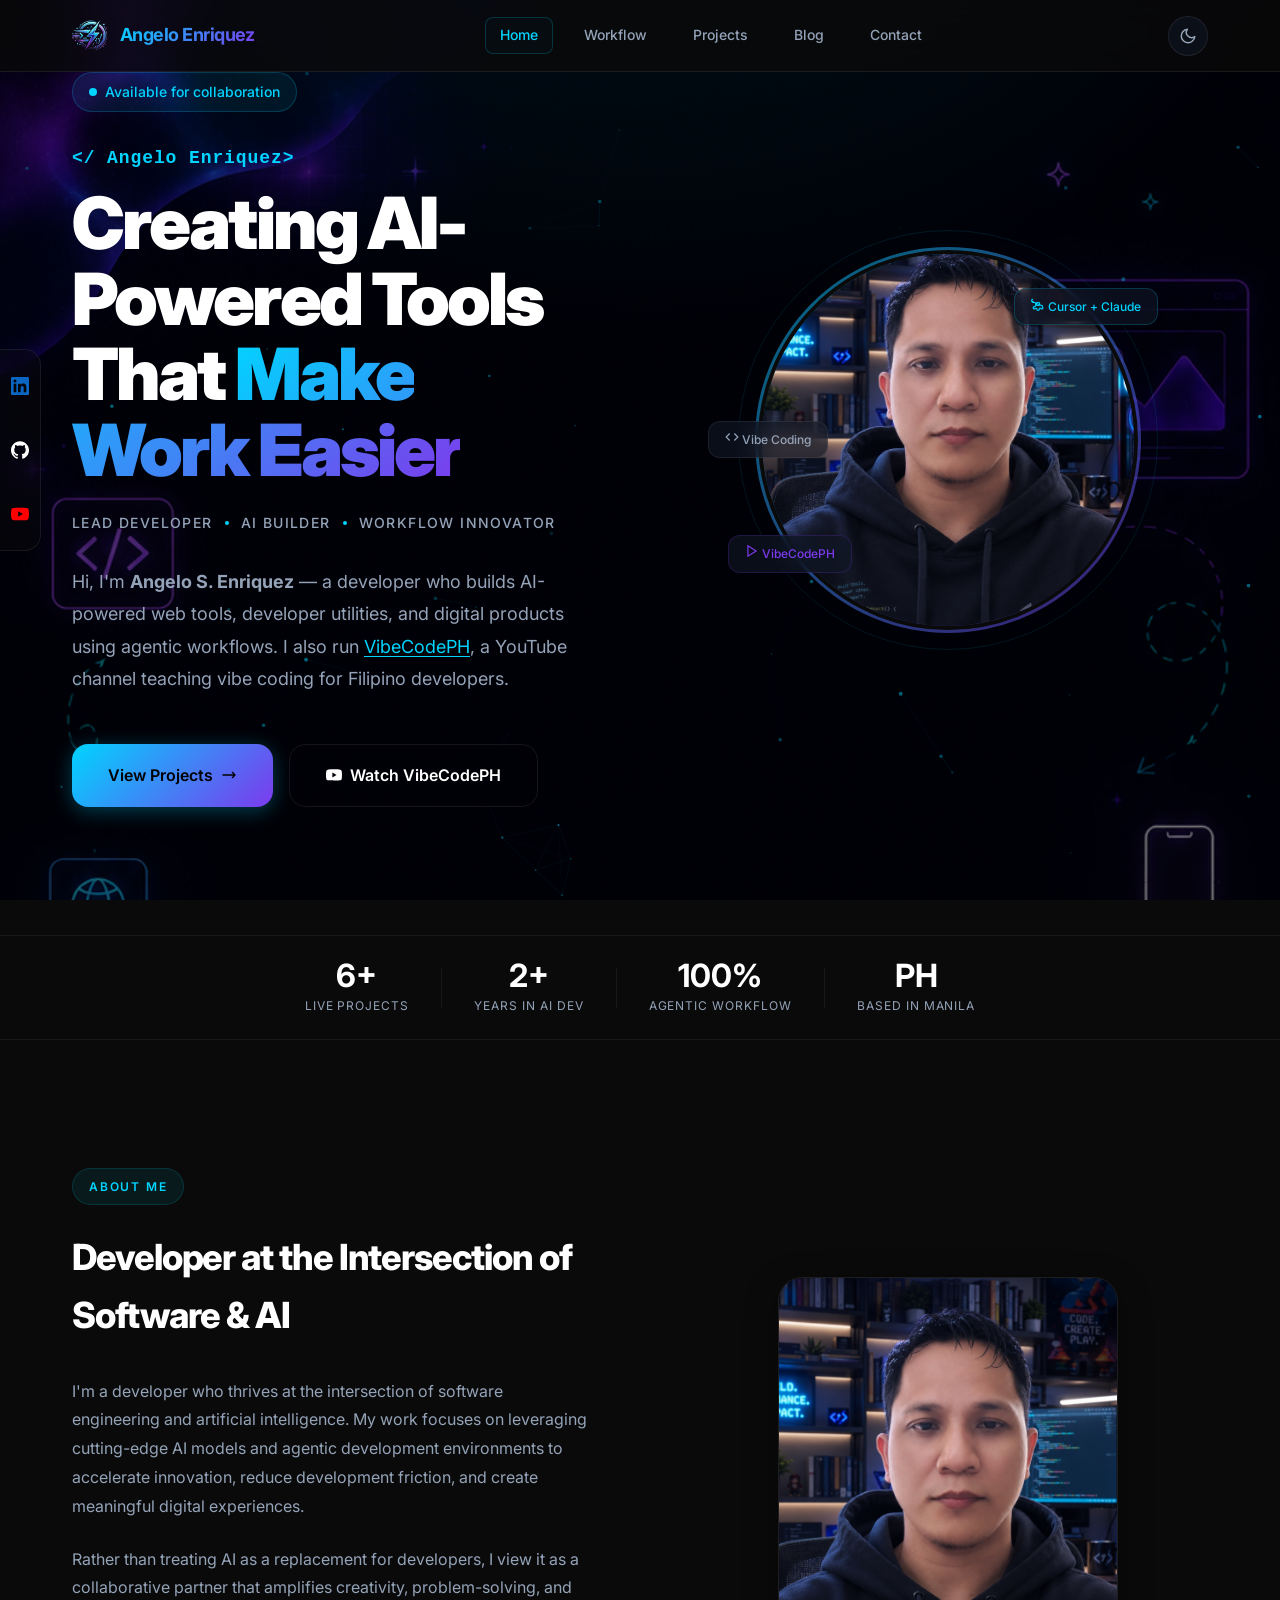
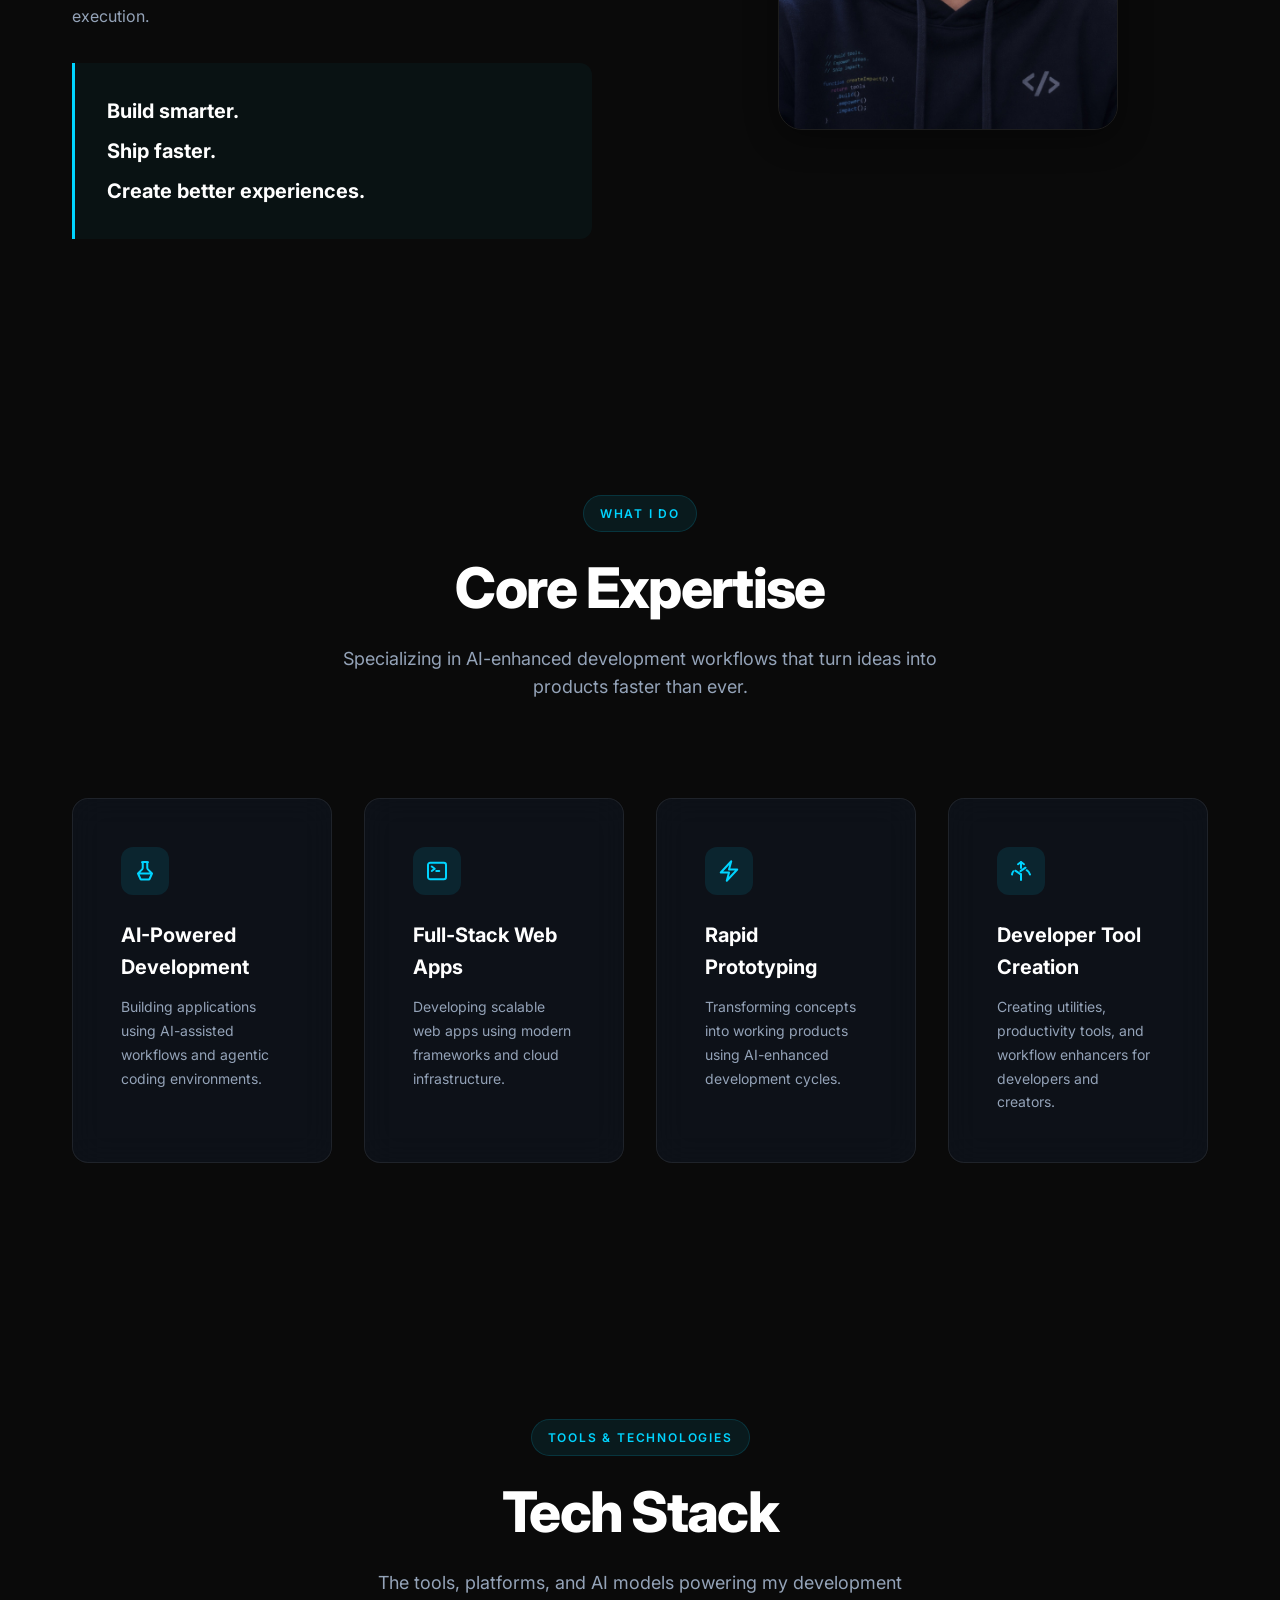
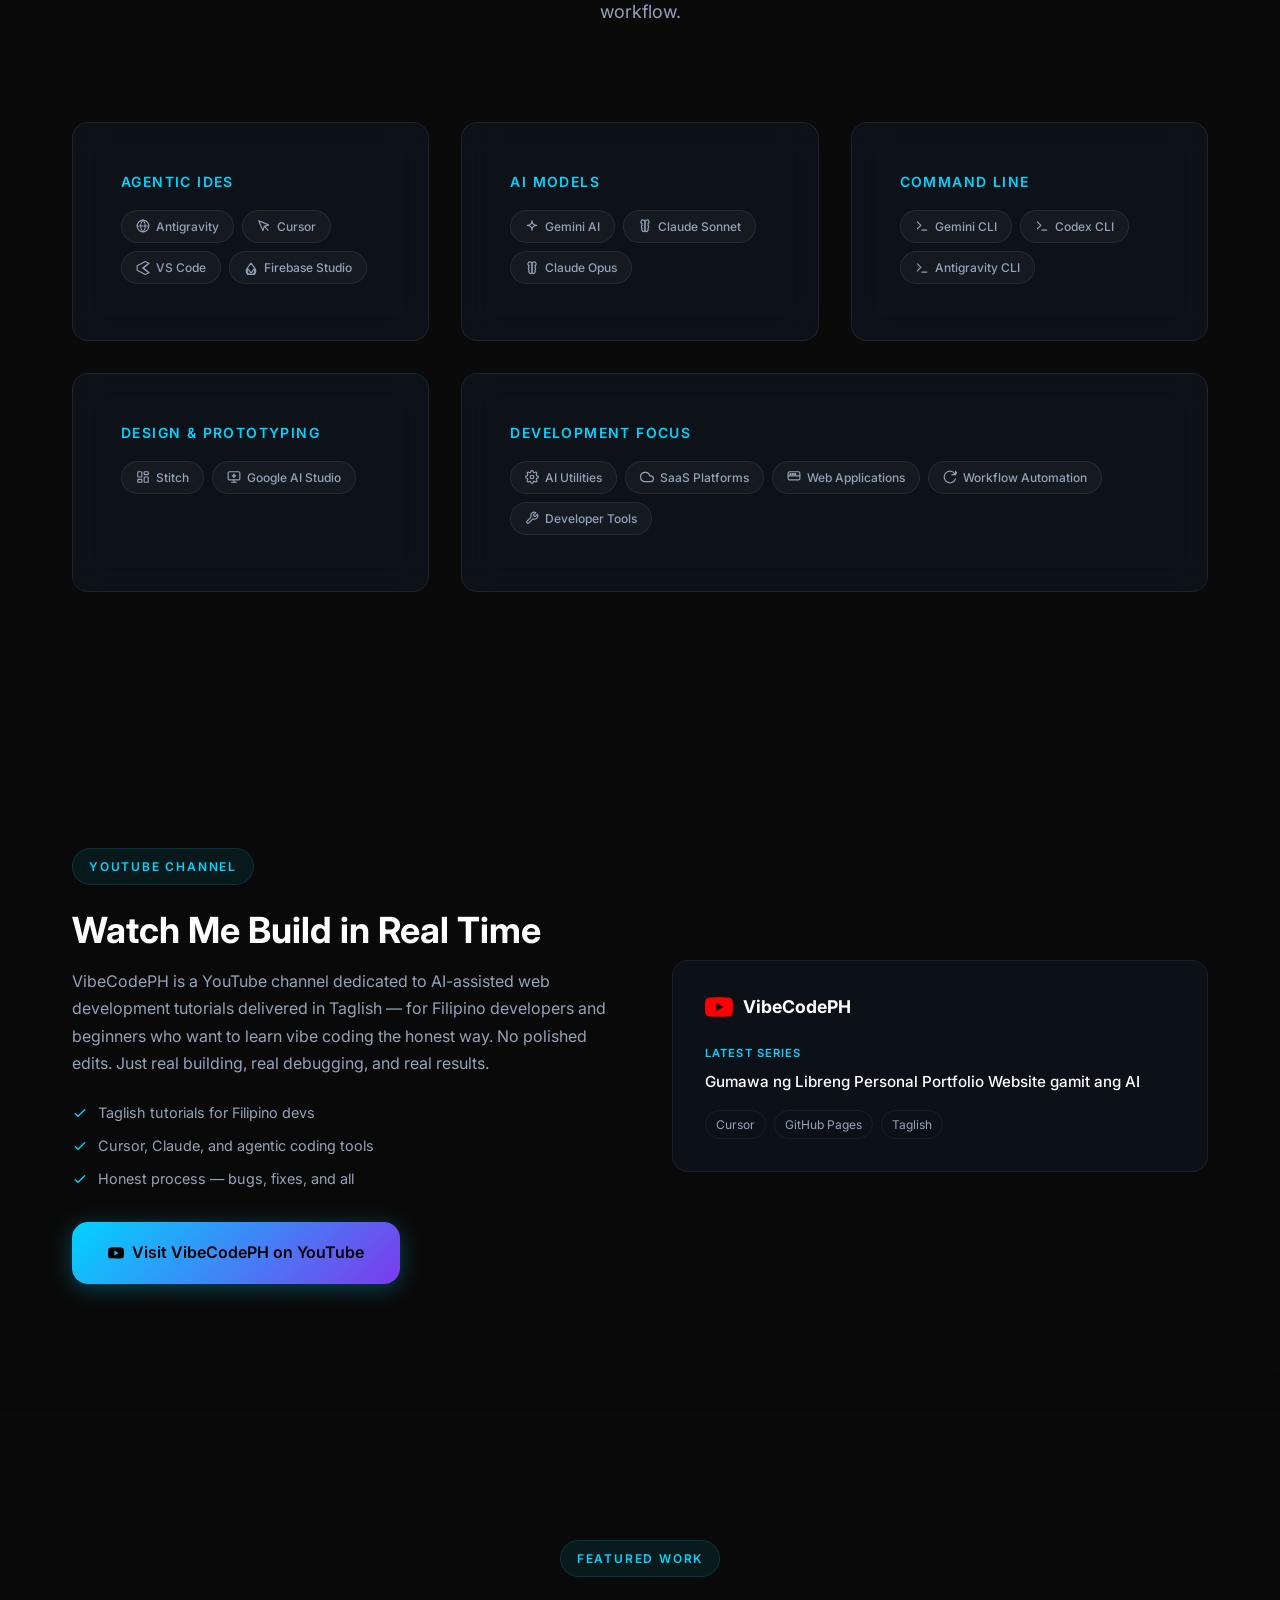
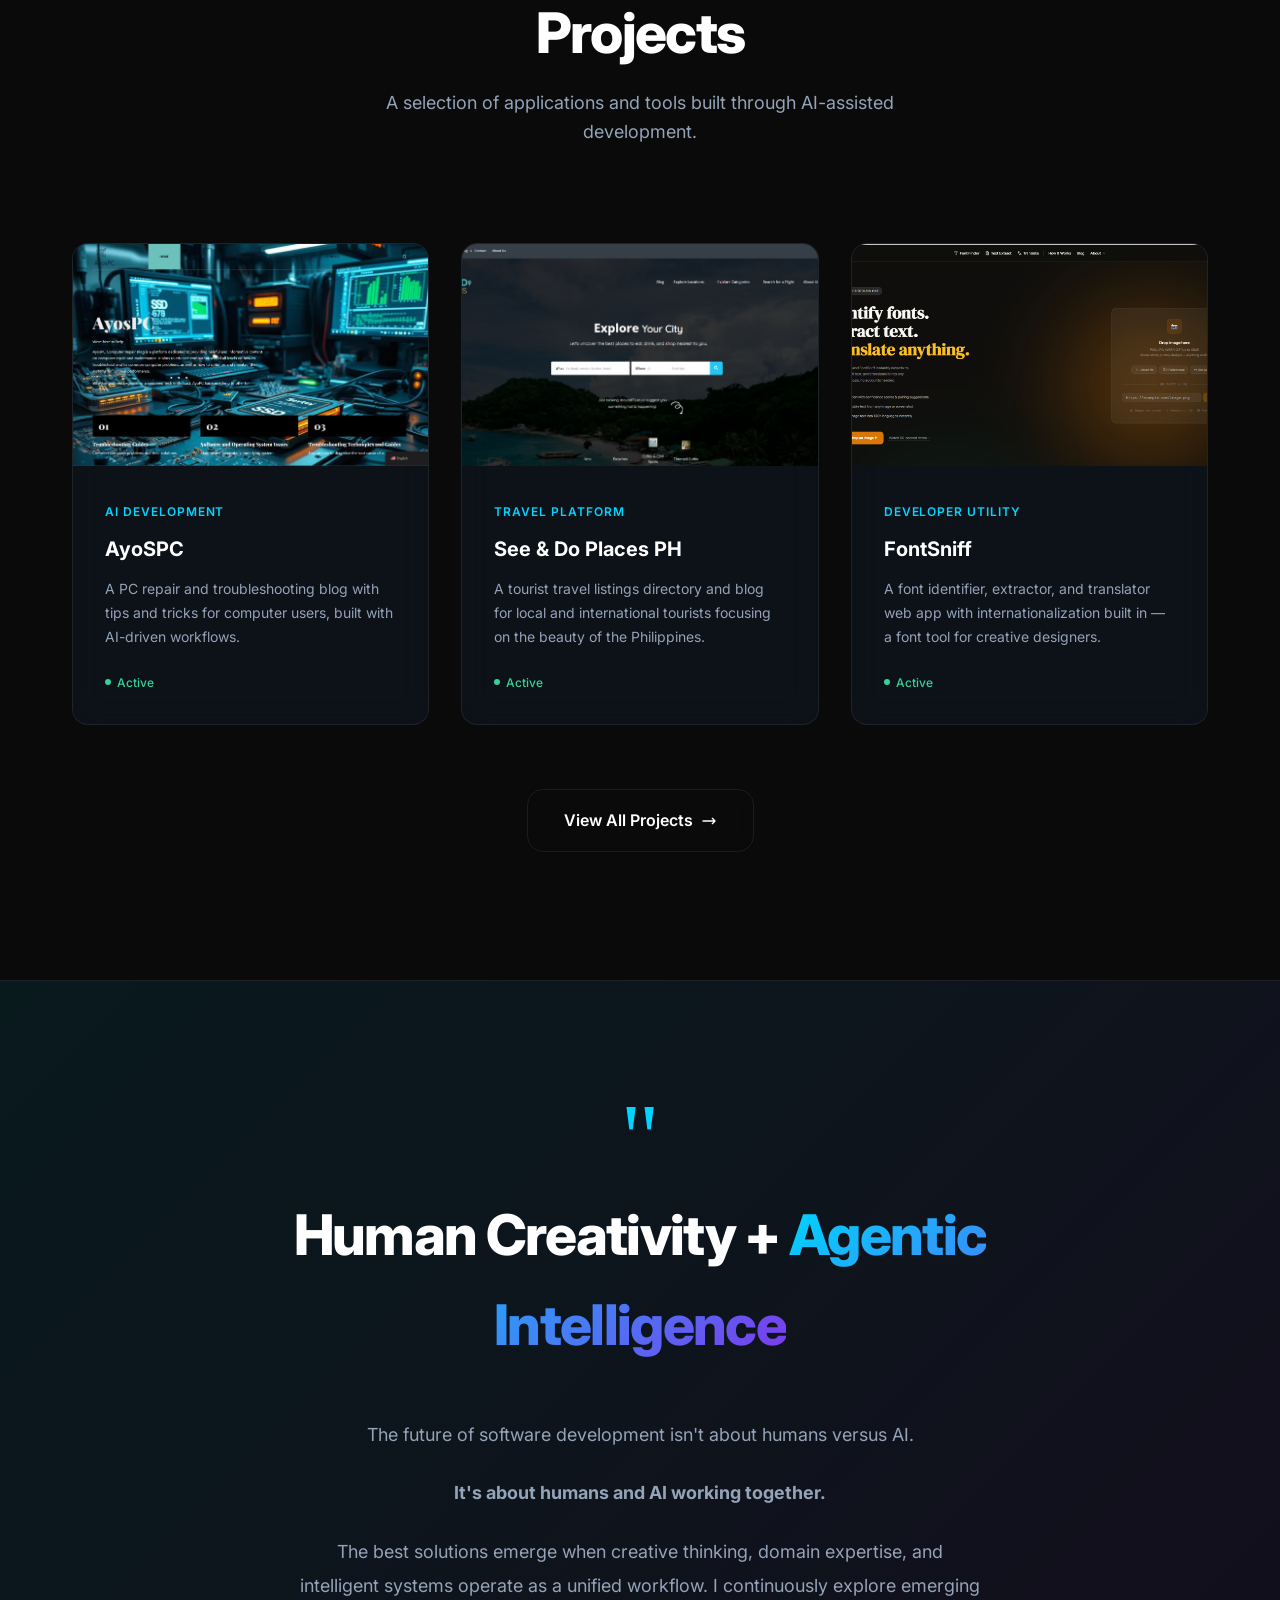
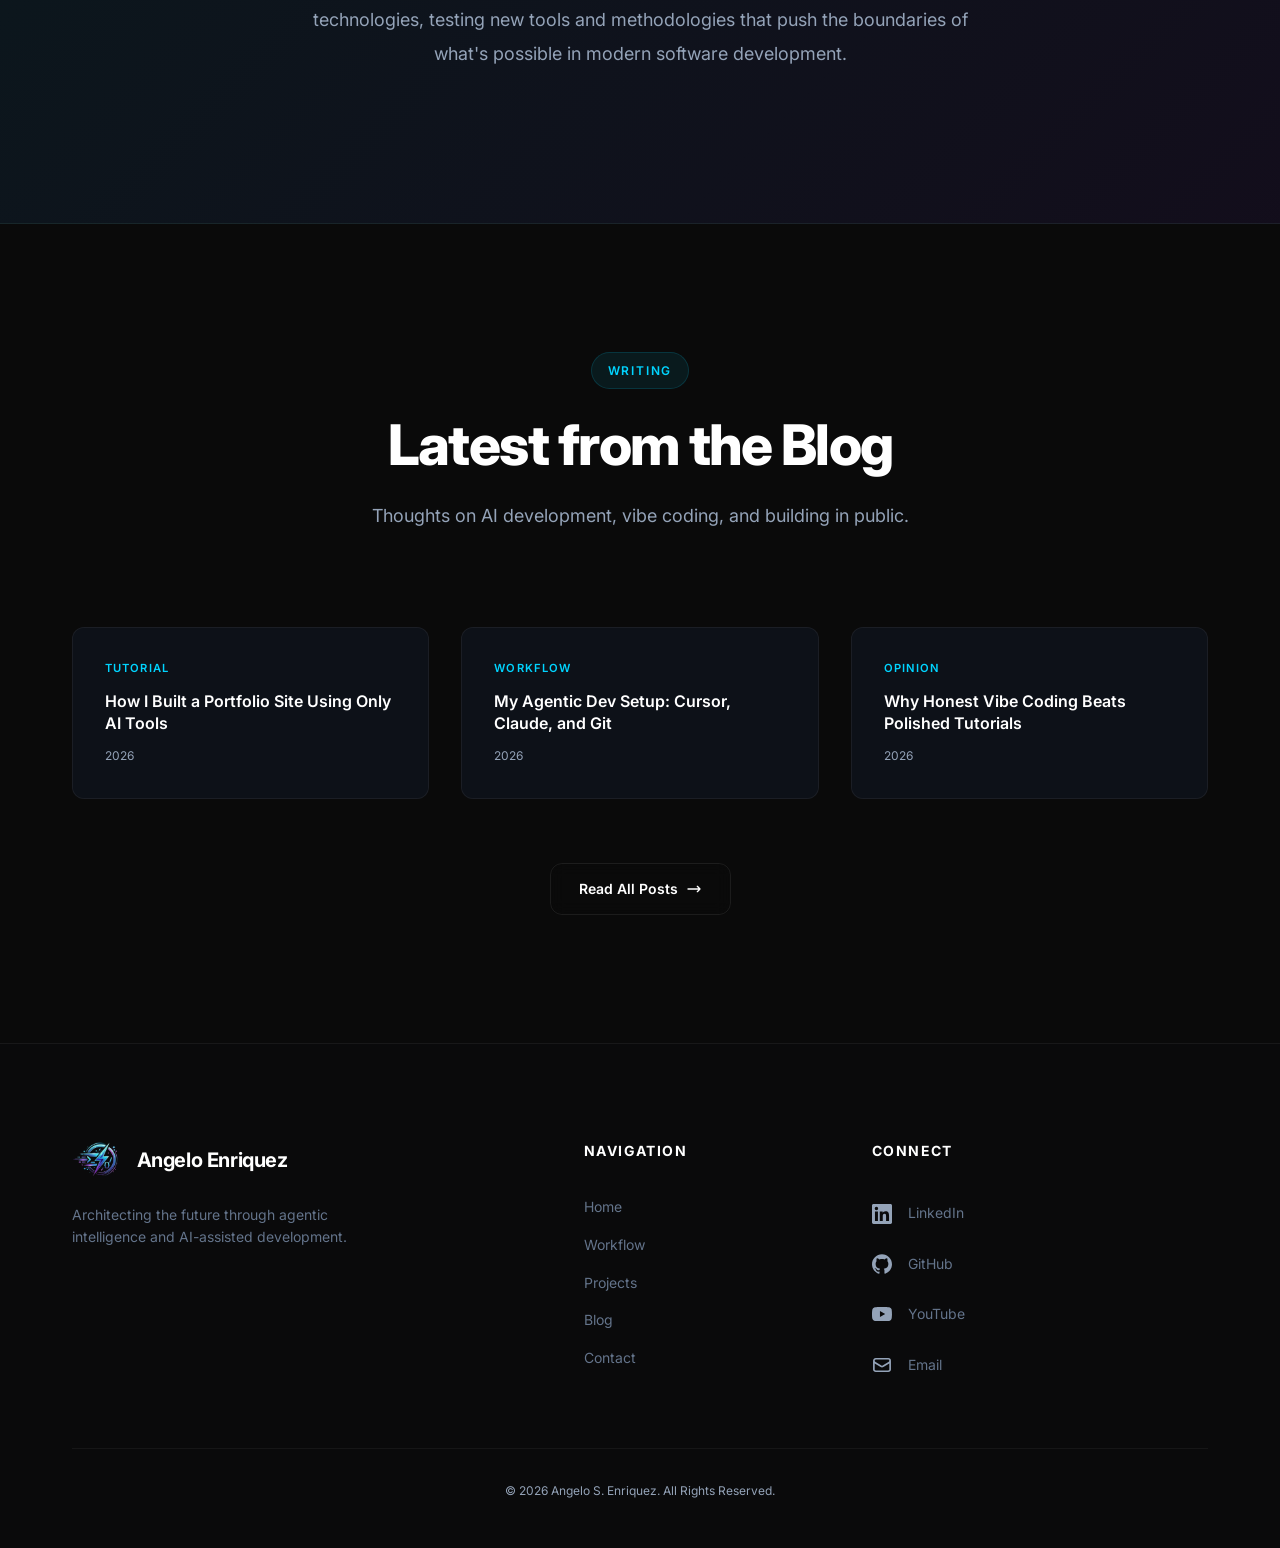
==== commit 56eaac47: "Update the website" ====
--- a/index.html
+++ b/index.html
@@ -12,17 +12,27 @@
   <meta property="og:title" content="Angelo S. Enriquez — Lead Developer & AI-Driven Builder">
   <meta property="og:description" content="Building modern web applications, AI-powered utilities, and digital products using agentic development tools.">
   <meta property="og:type" content="website">
-  <meta property="og:image" content="Assets/profile pic/avatar.jpg">
+  <meta property="og:image" content="https://angeloenriquez.dev/Assets/profile pic/avatar.jpg">
+  <meta property="og:url" content="https://angeloenriquez.dev/">
 
   <!-- Twitter Card -->
   <meta name="twitter:card" content="summary_large_image">
   <meta name="twitter:title" content="Angelo S. Enriquez — Lead Developer & AI-Driven Builder">
   <meta name="twitter:description" content="Building modern web applications, AI-powered utilities, and digital products using agentic development tools.">
+  <meta name="twitter:image" content="https://angeloenriquez.dev/Assets/profile pic/avatar.jpg">
+
+  <link rel="canonical" href="https://angeloenriquez.dev/">
 
   <link rel="stylesheet" href="css/styles.css">
   <link rel="icon" type="image/png" href="Assets/website graphics/portfolio website logo_transparent.png">
 </head>
 <body>
+
+  <a href="#hero" class="skip-nav">Skip to main content</a>
+
+  <!-- Parallax Background -->
+  <div id="bg-parallax" aria-hidden="true"></div>
+  <div id="bg-overlay" aria-hidden="true"></div>
 
   <!-- Loading Screen -->
   <div id="loading-screen" class="loading-screen">
@@ -60,7 +70,7 @@
   </nav>
 
   <!-- Social Navigation Bar -->
-  <div class="social-nav reveal">
+  <div class="social-nav">
     <div class="social-nav-inner">
       <div class="social-nav-list">
         <a href="https://www.linkedin.com/in/angelo-s-enriquez-aug2022/" class="social-nav-item" target="_blank" rel="noopener noreferrer">
@@ -96,25 +106,65 @@
             Lead Developer <span class="dot"></span> AI Builder <span class="dot"></span> Workflow Innovator
           </p>
           <p class="hero-description reveal reveal-delay-3">
-            Hi, I'm <strong>Angelo S. Enriquez</strong>. I build modern web applications, AI-powered utilities, and digital products using the latest generation of agentic development tools. My journey started in Shopify and WordPress e-commerce development, where I helped businesses establish and grow their online presence. Today, I focus on creating AI-assisted web applications, developer tools, and workflow systems that combine human creativity with the power of advanced AI agents.
-          </p>
+  Hi, I'm <strong>Angelo S. Enriquez</strong> — a developer who builds AI-powered web tools, 
+  developer utilities, and digital products using agentic workflows. I also run 
+  <a href="https://www.youtube.com/@VibeCodePH" target="_blank" rel="noopener" class="inline-link">VibeCodePH</a>, 
+  a YouTube channel teaching vibe coding for Filipino developers.
+</p>
           <div class="hero-ctas reveal reveal-delay-4">
             <a href="projects.html" class="btn btn--primary btn--large">
               View Projects
               <svg xmlns="http://www.w3.org/2000/svg" fill="none" viewBox="0 0 24 24" stroke="currentColor" stroke-width="2"><path stroke-linecap="round" stroke-linejoin="round" d="M17 8l4 4m0 0l-4 4m4-4H3"/></svg>
             </a>
-            <a href="workflow.html" class="btn btn--secondary btn--large">
-              Explore Workflow
+            <a href="https://www.youtube.com/@VibeCodePH" class="btn btn--secondary btn--large" target="_blank" rel="noopener">
+              <svg xmlns="http://www.w3.org/2000/svg" fill="currentColor" viewBox="0 0 24 24" width="18" height="18"><path d="M23.498 6.186a3.016 3.016 0 0 0-2.122-2.136C19.505 3.545 12 3.545 12 3.545s-7.505 0-9.377.505A3.017 3.017 0 0 0 .502 6.186C0 8.07 0 12 0 12s0 3.93.502 5.814a3.016 3.016 0 0 0 2.122 2.136c1.871.505 9.376.505 9.376.505s7.505 0 9.377-.505a3.015 3.015 0 0 0 2.122-2.136C24 15.93 24 12 24 12s0-3.93-.502-5.814zM9.545 15.568V8.432L15.818 12l-6.273 3.568z"/></svg>
+              Watch VibeCodePH
             </a>
           </div>
         </div>
         <div class="hero-visual reveal">
           <div class="hero-image-wrapper">
             <img src="Assets/profile pic/avatar.jpg" alt="Angelo S. Enriquez" class="hero-profile-img">
-            <div class="hero-float hero-float--1">⚡ Agentic AI</div>
-            <div class="hero-float hero-float--2">🚀 Ship Faster</div>
-            <div class="hero-float hero-float--3">💻 Full-Stack</div>
-          </div>
+            <div class="hero-float hero-float--1">
+              <svg width="14" height="14" viewBox="0 0 24 24" fill="none" stroke="currentColor" stroke-width="2"><circle cx="12" cy="12" r="3"/><path d="M19.4 15a1.65 1.65 0 0 0 .33 1.82l.06.06a2 2 0 1 1-2.83 2.83l-.06-.06a1.65 1.65 0 0 0-1.82-.33 1.65 1.65 0 0 0-1 1.51V21a2 2 0 0 1-4 0v-.09A1.65 1.65 0 0 0 9 19.4a1.65 1.65 0 0 0-1.82.33l-.06.06a2 2 0 1 1-2.83-2.83l.06-.06A1.65 1.65 0 0 0 4.6 9a1.65 1.65 0 0 0-1.51-1H3a2 2 0 0 1 0-4h.09A1.65 1.65 0 0 0 4.6 9Z"/></svg>
+              Cursor + Claude
+            </div>
+            <div class="hero-float hero-float--2">
+              <svg width="14" height="14" viewBox="0 0 24 24" fill="none" stroke="currentColor" stroke-width="2"><polygon points="5 3 19 12 5 21 5 3"/></svg>
+              VibeCodePH
+            </div>
+            <div class="hero-float hero-float--3">
+              <svg width="14" height="14" viewBox="0 0 24 24" fill="none" stroke="currentColor" stroke-width="2"><polyline points="16 18 22 12 16 6"/><polyline points="8 6 2 12 8 18"/></svg>
+              Vibe Coding
+            </div>
+          </div>
+        </div>
+      </div>
+    </div>
+  </section>
+
+  <!-- STATS BAR -->
+  <section class="stats-bar reveal">
+    <div class="container">
+      <div class="stats-grid">
+        <div class="stat-item">
+          <span class="stat-number">6+</span>
+          <span class="stat-label">Live Projects</span>
+        </div>
+        <div class="stat-divider"></div>
+        <div class="stat-item">
+          <span class="stat-number">2+</span>
+          <span class="stat-label">Years in AI Dev</span>
+        </div>
+        <div class="stat-divider"></div>
+        <div class="stat-item">
+          <span class="stat-number">100%</span>
+          <span class="stat-label">Agentic Workflow</span>
+        </div>
+        <div class="stat-divider"></div>
+        <div class="stat-item">
+          <span class="stat-number">PH</span>
+          <span class="stat-label">Based in Manila</span>
         </div>
       </div>
     </div>
@@ -301,6 +351,59 @@
     </div>
   </section>
 
+  <!-- VIBECODEOPH SECTION -->
+  <section class="section vibecode-section" id="vibecodeoph">
+    <div class="container">
+      <div class="vibecode-grid">
+        <div class="vibecode-content reveal">
+          <span class="section-label">YouTube Channel</span>
+          <h2 class="vibecode-title">
+            Watch Me Build in <span class="gradient-text">Real Time</span>
+          </h2>
+          <p class="vibecode-description">
+            VibeCodePH is a YouTube channel dedicated to AI-assisted web development tutorials
+            delivered in Taglish — for Filipino developers and beginners who want to learn
+            vibe coding the honest way. No polished edits. Just real building, real debugging,
+            and real results.
+          </p>
+          <ul class="vibecode-features">
+            <li>
+              <svg xmlns="http://www.w3.org/2000/svg" fill="none" viewBox="0 0 24 24" stroke="currentColor" stroke-width="2" width="16" height="16"><path stroke-linecap="round" stroke-linejoin="round" d="M5 13l4 4L19 7"/></svg>
+              Taglish tutorials for Filipino devs
+            </li>
+            <li>
+              <svg xmlns="http://www.w3.org/2000/svg" fill="none" viewBox="0 0 24 24" stroke="currentColor" stroke-width="2" width="16" height="16"><path stroke-linecap="round" stroke-linejoin="round" d="M5 13l4 4L19 7"/></svg>
+              Cursor, Claude, and agentic coding tools
+            </li>
+            <li>
+              <svg xmlns="http://www.w3.org/2000/svg" fill="none" viewBox="0 0 24 24" stroke="currentColor" stroke-width="2" width="16" height="16"><path stroke-linecap="round" stroke-linejoin="round" d="M5 13l4 4L19 7"/></svg>
+              Honest process — bugs, fixes, and all
+            </li>
+          </ul>
+          <a href="https://www.youtube.com/@VibeCodePH" class="btn btn--primary btn--large vibecode-cta" target="_blank" rel="noopener">
+            <svg xmlns="http://www.w3.org/2000/svg" fill="currentColor" viewBox="0 0 24 24" width="18" height="18"><path d="M23.498 6.186a3.016 3.016 0 0 0-2.122-2.136C19.505 3.545 12 3.545 12 3.545s-7.505 0-9.377.505A3.017 3.017 0 0 0 .502 6.186C0 8.07 0 12 0 12s0 3.93.502 5.814a3.016 3.016 0 0 0 2.122 2.136c1.871.505 9.376.505 9.376.505s7.505 0 9.377-.505a3.015 3.015 0 0 0 2.122-2.136C24 15.93 24 12 24 12s0-3.93-.502-5.814zM9.545 15.568V8.432L15.818 12l-6.273 3.568z"/></svg>
+            Visit VibeCodePH on YouTube
+          </a>
+        </div>
+        <div class="vibecode-visual reveal reveal-delay-2">
+          <div class="vibecode-card">
+            <div class="vibecode-card-header">
+              <svg xmlns="http://www.w3.org/2000/svg" fill="currentColor" viewBox="0 0 24 24" width="28" height="28" style="color: #FF0000;"><path d="M23.498 6.186a3.016 3.016 0 0 0-2.122-2.136C19.505 3.545 12 3.545 12 3.545s-7.505 0-9.377.505A3.017 3.017 0 0 0 .502 6.186C0 8.07 0 12 0 12s0 3.93.502 5.814a3.016 3.016 0 0 0 2.122 2.136c1.871.505 9.376.505 9.376.505s7.505 0 9.377-.505a3.015 3.015 0 0 0 2.122-2.136C24 15.93 24 12 24 12s0-3.93-.502-5.814zM9.545 15.568V8.432L15.818 12l-6.273 3.568z"/></svg>
+              <span class="vibecode-channel-name">VibeCodePH</span>
+            </div>
+            <div class="vibecode-latest-label">Latest Series</div>
+            <div class="vibecode-series-title">Gumawa ng Libreng Personal Portfolio Website gamit ang AI</div>
+            <div class="vibecode-tags">
+              <span class="vibecode-tag">Cursor</span>
+              <span class="vibecode-tag">GitHub Pages</span>
+              <span class="vibecode-tag">Taglish</span>
+            </div>
+          </div>
+        </div>
+      </div>
+    </div>
+  </section>
+
   <!-- FEATURED PROJECTS SECTION -->
   <section class="section" id="featured-projects">
     <div class="container">
@@ -313,7 +416,7 @@
         <!-- AyoSPC -->
         <div class="project-card reveal reveal-delay-1">
           <div class="project-card-image">
-            <img src="Assets/Projects imagaes/ayospc.png" alt="AyoSPC project screenshot">
+            <img src="Assets/Projects images/ayospc.png" alt="AyoSPC project screenshot">
             <div class="project-card-overlay">
               <a href="https://www.ayospc.com" class="btn btn--primary" target="_blank" rel="noopener">Visit Site</a>
             </div>
@@ -324,17 +427,13 @@
             <p class="project-card-desc">A PC repair and troubleshooting blog with tips and tricks for computer users, built with AI-driven workflows.</p>
             <div class="project-card-footer">
               <span class="project-status"><span class="dot"></span> Active</span>
-              <a href="https://www.ayospc.com" class="project-link" target="_blank" rel="noopener">
-                Visit
-                <svg xmlns="http://www.w3.org/2000/svg" fill="none" viewBox="0 0 24 24" stroke="currentColor" stroke-width="2"><path stroke-linecap="round" stroke-linejoin="round" d="M17 8l4 4m0 0l-4 4m4-4H3"/></svg>
-              </a>
             </div>
           </div>
         </div>
         <!-- See & Do Places PH -->
         <div class="project-card reveal reveal-delay-2">
           <div class="project-card-image">
-            <img src="Assets/Projects imagaes/seeand do places ph.png" alt="See and Do Places PH screenshot">
+            <img src="Assets/Projects images/seeanddoplacesph.png" alt="See and Do Places PH screenshot">
             <div class="project-card-overlay">
               <a href="https://www.seeanddoplaceph.com" class="btn btn--primary" target="_blank" rel="noopener">Visit Site</a>
             </div>
@@ -345,17 +444,13 @@
             <p class="project-card-desc">A tourist travel listings directory and blog for local and international tourists focusing on the beauty of the Philippines.</p>
             <div class="project-card-footer">
               <span class="project-status"><span class="dot"></span> Active</span>
-              <a href="https://www.seeanddoplaceph.com" class="project-link" target="_blank" rel="noopener">
-                Visit
-                <svg xmlns="http://www.w3.org/2000/svg" fill="none" viewBox="0 0 24 24" stroke="currentColor" stroke-width="2"><path stroke-linecap="round" stroke-linejoin="round" d="M17 8l4 4m0 0l-4 4m4-4H3"/></svg>
-              </a>
             </div>
           </div>
         </div>
         <!-- FontSniff -->
         <div class="project-card reveal reveal-delay-3">
           <div class="project-card-image">
-            <img src="Assets/Projects imagaes/fontsniff image thumb.png" alt="FontSniff screenshot">
+            <img src="Assets/Projects images/fontsniff image thumb.png" alt="FontSniff screenshot">
             <div class="project-card-overlay">
               <a href="https://fontsniff.com" class="btn btn--primary" target="_blank" rel="noopener">Visit Site</a>
             </div>
@@ -366,10 +461,6 @@
             <p class="project-card-desc">A font identifier, extractor, and translator web app with internationalization built in — a font tool for creative designers.</p>
             <div class="project-card-footer">
               <span class="project-status"><span class="dot"></span> Active</span>
-              <a href="https://fontsniff.com" class="project-link" target="_blank" rel="noopener">
-                Visit
-                <svg xmlns="http://www.w3.org/2000/svg" fill="none" viewBox="0 0 24 24" stroke="currentColor" stroke-width="2"><path stroke-linecap="round" stroke-linejoin="round" d="M17 8l4 4m0 0l-4 4m4-4H3"/></svg>
-              </a>
             </div>
           </div>
         </div>
@@ -386,6 +477,7 @@
   <!-- PHILOSOPHY SECTION -->
   <section class="philosophy-section" id="philosophy">
     <div class="container container--narrow">
+      <div class="philosophy-quote-mark reveal">"</div>
       <h2 class="philosophy-title reveal">
         Human Creativity + <span class="gradient-text">Agentic Intelligence</span>
       </h2>
@@ -393,6 +485,40 @@
         <p>The future of software development isn't about humans versus AI.</p>
         <p><strong>It's about humans and AI working together.</strong></p>
         <p>The best solutions emerge when creative thinking, domain expertise, and intelligent systems operate as a unified workflow. I continuously explore emerging technologies, testing new tools and methodologies that push the boundaries of what's possible in modern software development.</p>
+      </div>
+    </div>
+  </section>
+
+  <!-- BLOG PREVIEW SECTION -->
+  <section class="section" id="blog-preview">
+    <div class="container">
+      <div class="section-header reveal">
+        <span class="section-label">Writing</span>
+        <h2 class="section-title">Latest from the Blog</h2>
+        <p class="section-subtitle">Thoughts on AI development, vibe coding, and building in public.</p>
+      </div>
+      <div class="cards-grid cards-grid--3">
+        <a href="blog.html" class="blog-preview-card reveal reveal-delay-1">
+          <span class="blog-preview-label">Tutorial</span>
+          <h3 class="blog-preview-title">How I Built a Portfolio Site Using Only AI Tools</h3>
+          <span class="blog-preview-date">2026</span>
+        </a>
+        <a href="blog.html" class="blog-preview-card reveal reveal-delay-2">
+          <span class="blog-preview-label">Workflow</span>
+          <h3 class="blog-preview-title">My Agentic Dev Setup: Cursor, Claude, and Git</h3>
+          <span class="blog-preview-date">2026</span>
+        </a>
+        <a href="blog.html" class="blog-preview-card reveal reveal-delay-3">
+          <span class="blog-preview-label">Opinion</span>
+          <h3 class="blog-preview-title">Why Honest Vibe Coding Beats Polished Tutorials</h3>
+          <span class="blog-preview-date">2026</span>
+        </a>
+      </div>
+      <div class="text-center mt-3xl reveal">
+        <a href="blog.html" class="btn btn--secondary">
+          Read All Posts
+          <svg xmlns="http://www.w3.org/2000/svg" fill="none" viewBox="0 0 24 24" stroke="currentColor" stroke-width="2"><path stroke-linecap="round" stroke-linejoin="round" d="M17 8l4 4m0 0l-4 4m4-4H3"/></svg>
+        </a>
       </div>
     </div>
   </section>
@@ -451,6 +577,10 @@
     </div>
   </footer>
 
+    <button class="back-to-top" id="back-to-top" aria-label="Back to top">
+    <svg xmlns="http://www.w3.org/2000/svg" fill="none" viewBox="0 0 24 24" stroke="currentColor" stroke-width="2" width="22" height="22"><path stroke-linecap="round" stroke-linejoin="round" d="M5 15l7-7 7 7"/></svg>
+  </button>
+
   <script src="js/main.js"></script>
 </body>
 </html>
--- a/css/styles.css
+++ b/css/styles.css
@@ -198,6 +198,34 @@
   pointer-events: none;
 }
 
+/* --- Parallax Background --- */
+#bg-parallax {
+  position: fixed;
+  top: 0;
+  left: 0;
+  width: 100%;
+  height: 100vh;
+  z-index: -2;
+  background-image: url("../Assets/website graphics/angelo enriquez portfolio website banner 9 - 16 aspect ratio.png");
+  background-size: cover;
+  background-position: center 0%;
+  background-repeat: no-repeat;
+  will-change: background-position;
+  pointer-events: none;
+}
+
+#bg-overlay {
+  position: fixed;
+  inset: 0;
+  z-index: -1;
+  background: rgba(0, 0, 0, 0.55);
+  pointer-events: none;
+}
+
+[data-theme="light"] #bg-overlay {
+  background: rgba(255, 255, 255, 0.5);
+}
+
 /* --- Container --- */
 .container {
   width: 100%;
@@ -435,40 +463,40 @@
   }
 }
 
-/* --- Social Navigation Bar --- */
+/* --- Social Floating Sidebar --- */
 .social-nav {
   position: fixed;
-  top: var(--nav-height);
   left: 0;
-  right: 0;
-  height: 40px;
-  background: rgba(10, 10, 10, 0.5);
-  backdrop-filter: blur(10px);
-  -webkit-backdrop-filter: blur(10px);
-  border-bottom: 1px solid var(--glass-border);
+  top: 50%;
+  transform: translateY(-50%);
   z-index: 999;
   display: flex;
   align-items: center;
   justify-content: center;
+  padding: var(--space-md) 0;
+  background: rgba(10, 10, 10, 0.4);
+  backdrop-filter: blur(12px);
+  -webkit-backdrop-filter: blur(12px);
+  border: 1px solid var(--glass-border);
+  border-left: none;
+  border-radius: 0 var(--border-radius-lg) var(--border-radius-lg) 0;
   transition: var(--transition-base);
 }
 
 [data-theme="light"] .social-nav {
-  background: rgba(248, 250, 252, 0.6);
+  background: rgba(248, 250, 252, 0.5);
 }
 
 .social-nav-inner {
   display: flex;
   align-items: center;
   justify-content: center;
-  width: 100%;
-  max-width: var(--container-max);
-  padding: 0 var(--space-xl);
 }
 
 .social-nav-list {
   display: flex;
-  gap: var(--space-xl);
+  flex-direction: column;
+  gap: var(--space-lg);
   list-style: none;
   padding: 0;
   margin: 0;
@@ -477,7 +505,9 @@
 .social-nav-item {
   display: flex;
   align-items: center;
-  gap: var(--space-xs);
+  justify-content: center;
+  width: 40px;
+  height: 40px;
   color: var(--text-muted);
   font-size: 11px;
   font-weight: 600;
@@ -485,28 +515,57 @@
   letter-spacing: 0.1em;
   text-decoration: none;
   transition: all var(--transition-fast);
+  border-radius: var(--border-radius-sm);
 }
 
 .social-nav-item:hover {
-  color: var(--accent);
-  transform: translateY(-1px);
+  transform: scale(1.1);
+}
+
+/* Official Brand Colors for Social Navigation */
+.social-nav-item[href*="linkedin.com"] {
+  color: #0a66c2;
+}
+.social-nav-item[href*="linkedin.com"]:hover {
+  color: #00a0dc;
+  filter: drop-shadow(0 0 6px rgba(0, 160, 220, 0.4));
+}
+
+.social-nav-item[href*="github.com"] {
+  color: var(--text-primary);
+}
+[data-theme="light"] .social-nav-item[href*="github.com"] {
+  color: #181717;
+}
+.social-nav-item[href*="github.com"]:hover {
+  color: #ffffff;
+  filter: drop-shadow(0 0 6px rgba(255, 255, 255, 0.4));
+}
+[data-theme="light"] .social-nav-item[href*="github.com"]:hover {
+  color: #000000;
+  filter: drop-shadow(0 0 6px rgba(0, 0, 0, 0.15));
+}
+
+.social-nav-item[href*="youtube.com"] {
+  color: #ff0000;
+}
+.social-nav-item[href*="youtube.com"]:hover {
+  color: #ff3333;
+  filter: drop-shadow(0 0 6px rgba(255, 0, 0, 0.4));
 }
 
 .social-nav-item svg {
-  width: 14px;
-  height: 14px;
-}
-
-@media (max-width: 480px) {
-  .social-nav-item span {
+  width: 18px;
+  height: 18px;
+}
+
+.social-nav-item span {
+  display: none;
+}
+
+@media (max-width: 768px) {
+  .social-nav {
     display: none;
-  }
-  .social-nav-list {
-    gap: var(--space-2xl);
-  }
-  .social-nav-item svg {
-    width: 18px;
-    height: 18px;
   }
 }
 
@@ -518,7 +577,7 @@
 }
 
 .section--first {
-  padding-top: calc(var(--nav-height) + 40px + var(--space-5xl));
+  padding-top: calc(var(--nav-height) + var(--space-5xl));
 }
 
 .section-header {
@@ -563,7 +622,7 @@
   min-height: 100vh;
   display: flex;
   align-items: center;
-  padding-top: calc(var(--nav-height) + 40px);
+  padding-top: calc(var(--nav-height));
   position: relative;
   overflow: hidden;
 }
@@ -1771,7 +1830,7 @@
 
 /* --- Page Header --- */
 .page-header {
-  padding-top: calc(var(--nav-height) + 40px + var(--space-4xl));
+  padding-top: calc(var(--nav-height) + var(--space-4xl));
   padding-bottom: var(--space-3xl);
   text-align: center;
   position: relative;
@@ -1831,54 +1890,34 @@
 /* --- Back to Top --- */
 .back-to-top {
   position: fixed;
-  bottom: 30px;
-  right: 30px;
-  width: 46px;
-  height: 46px;
-  background: var(--accent);
-  color: #000;
-  border: none;
-  border-radius: var(--border-radius-full);
+  bottom: 2rem;
+  right: 2rem;
+  width: 44px;
+  height: 44px;
+  border-radius: 50%;
+  background: var(--card-bg);
+  border: 1px solid var(--border-color);
   display: flex;
   align-items: center;
   justify-content: center;
   cursor: pointer;
-  z-index: 99;
   opacity: 0;
-  visibility: hidden;
-  transform: translateY(20px);
-  transition: all var(--transition-base);
-  box-shadow: 0 8px 25px rgba(var(--accent-rgb), 0.4);
-}
-
-[data-theme="light"] .back-to-top {
-  color: #fff;
+  pointer-events: none;
+  transform: translateY(10px);
+  transition: opacity 0.3s, transform 0.3s, border-color 0.2s;
+  z-index: 999;
+  color: var(--text-primary);
 }
 
 .back-to-top.visible {
   opacity: 1;
-  visibility: visible;
+  pointer-events: auto;
   transform: translateY(0);
 }
 
 .back-to-top:hover {
-  background: var(--text-bright);
-  transform: translateY(-5px);
-  box-shadow: 0 12px 30px rgba(var(--accent-rgb), 0.5);
-}
-
-.back-to-top svg {
-  width: 22px;
-  height: 22px;
-}
-
-@media (max-width: 640px) {
-  .back-to-top {
-    bottom: 20px;
-    right: 20px;
-    width: 40px;
-    height: 40px;
-  }
+  border-color: var(--accent);
+  color: var(--accent);
 }
 
 /* --- Scrollbar --- */
@@ -2101,3 +2140,244 @@
   from { opacity: 0; transform: translateY(10px); }
   to { opacity: 1; transform: translateY(0); }
 }
+
+/* --- Inline Link --- */
+.inline-link {
+  color: var(--accent);
+  text-decoration: underline;
+  text-underline-offset: 3px;
+}
+.inline-link:hover {
+  opacity: 0.8;
+}
+
+/* --- Skip Navigation --- */
+.skip-nav {
+  position: absolute;
+  top: -100%;
+  left: 1rem;
+  background: var(--accent);
+  color: #fff;
+  padding: 0.5rem 1rem;
+  border-radius: 0 0 8px 8px;
+  text-decoration: none;
+  font-size: 0.875rem;
+  font-weight: 600;
+  z-index: 9999;
+  transition: top 0.2s;
+}
+.skip-nav:focus {
+  top: 0;
+}
+
+/* --- Stats Bar --- */
+.stats-bar {
+  padding: var(--space-lg) 0;
+  border-top: 1px solid var(--border-color);
+  border-bottom: 1px solid var(--border-color);
+}
+.stats-grid {
+  display: flex;
+  align-items: center;
+  justify-content: center;
+  gap: 0;
+  flex-wrap: wrap;
+}
+.stat-item {
+  display: flex;
+  flex-direction: column;
+  align-items: center;
+  padding: 0 var(--space-xl);
+  gap: 4px;
+}
+.stat-number {
+  font-size: 2rem;
+  font-weight: 700;
+  color: var(--text-primary);
+  line-height: 1;
+}
+.stat-label {
+  font-size: 0.75rem;
+  color: var(--text-muted);
+  text-transform: uppercase;
+  letter-spacing: 0.08em;
+}
+.stat-divider {
+  width: 1px;
+  height: 40px;
+  background: var(--border-color);
+}
+@media (max-width: 640px) {
+  .stats-grid {
+    gap: var(--space-md);
+  }
+  .stat-divider {
+    display: none;
+  }
+  .stat-item {
+    padding: 0 var(--space-lg);
+  }
+}
+
+/* --- VibeCodePH Section --- */
+.vibecode-section {
+  background: rgba(0,0,0,0.03);
+}
+[data-theme="light"] .vibecode-section {
+  background: rgba(0,0,0,0.02);
+}
+.vibecode-grid {
+  display: grid;
+  grid-template-columns: 1fr 1fr;
+  gap: var(--space-3xl);
+  align-items: center;
+}
+.vibecode-title {
+  font-size: clamp(1.75rem, 3vw, 2.25rem);
+  font-weight: 700;
+  line-height: 1.2;
+  margin-bottom: var(--space-md);
+}
+.vibecode-description {
+  color: var(--text-muted);
+  line-height: 1.7;
+  margin-bottom: var(--space-lg);
+}
+.vibecode-features {
+  list-style: none;
+  padding: 0;
+  margin: 0 0 var(--space-xl);
+  display: flex;
+  flex-direction: column;
+  gap: 10px;
+}
+.vibecode-features li {
+  display: flex;
+  align-items: center;
+  gap: 10px;
+  font-size: 0.9rem;
+  color: var(--text-muted);
+}
+.vibecode-features li svg {
+  color: var(--accent);
+  flex-shrink: 0;
+}
+.vibecode-cta {
+  display: inline-flex;
+  align-items: center;
+  gap: 8px;
+}
+.vibecode-card {
+  background: var(--card-bg);
+  border: 1px solid var(--border-color);
+  border-radius: 16px;
+  padding: var(--space-xl);
+}
+.vibecode-card-header {
+  display: flex;
+  align-items: center;
+  gap: 10px;
+  margin-bottom: var(--space-lg);
+}
+.vibecode-channel-name {
+  font-weight: 700;
+  font-size: 1.1rem;
+}
+.vibecode-latest-label {
+  font-size: 0.7rem;
+  text-transform: uppercase;
+  letter-spacing: 0.1em;
+  color: var(--accent);
+  margin-bottom: 8px;
+  font-weight: 600;
+}
+.vibecode-series-title {
+  font-size: 0.95rem;
+  font-weight: 500;
+  line-height: 1.5;
+  margin-bottom: var(--space-md);
+}
+.vibecode-tags {
+  display: flex;
+  flex-wrap: wrap;
+  gap: 8px;
+}
+.vibecode-tag {
+  font-size: 0.75rem;
+  padding: 4px 10px;
+  border: 1px solid var(--border-color);
+  border-radius: 999px;
+  color: var(--text-muted);
+}
+@media (max-width: 768px) {
+  .vibecode-grid {
+    grid-template-columns: 1fr;
+  }
+  .vibecode-visual {
+    order: -1;
+  }
+}
+
+/* --- Resume Link --- */
+.btn-resume-link {
+  display: inline-flex;
+  align-items: center;
+  gap: 6px;
+  font-size: 0.85rem;
+  color: var(--text-muted);
+  text-decoration: none;
+  padding: 4px 0;
+  border-bottom: 1px dashed var(--border-color);
+  transition: color 0.2s, border-color 0.2s;
+}
+.btn-resume-link:hover {
+  color: var(--text-primary);
+  border-color: var(--text-primary);
+}
+
+/* --- Philosophy Quote Mark --- */
+.philosophy-quote-mark {
+  font-size: 6rem;
+  line-height: 0.6;
+  color: var(--accent);
+  opacity: 0.3;
+  font-family: Georgia, serif;
+  margin-bottom: var(--space-lg);
+  display: block;
+}
+
+/* --- Blog Preview --- */
+.blog-preview-card {
+  display: flex;
+  flex-direction: column;
+  gap: 12px;
+  padding: var(--space-xl);
+  background: var(--card-bg);
+  border: 1px solid var(--border-color);
+  border-radius: 12px;
+  text-decoration: none;
+  transition: border-color 0.2s, transform 0.2s;
+}
+.blog-preview-card:hover {
+  border-color: var(--accent);
+  transform: translateY(-2px);
+}
+.blog-preview-label {
+  font-size: 0.7rem;
+  text-transform: uppercase;
+  letter-spacing: 0.1em;
+  color: var(--accent);
+  font-weight: 600;
+}
+.blog-preview-title {
+  font-size: 1rem;
+  font-weight: 600;
+  color: var(--text-primary);
+  line-height: 1.4;
+  flex: 1;
+}
+.blog-preview-date {
+  font-size: 0.75rem;
+  color: var(--text-muted);
+  margin-top: auto;
+}
